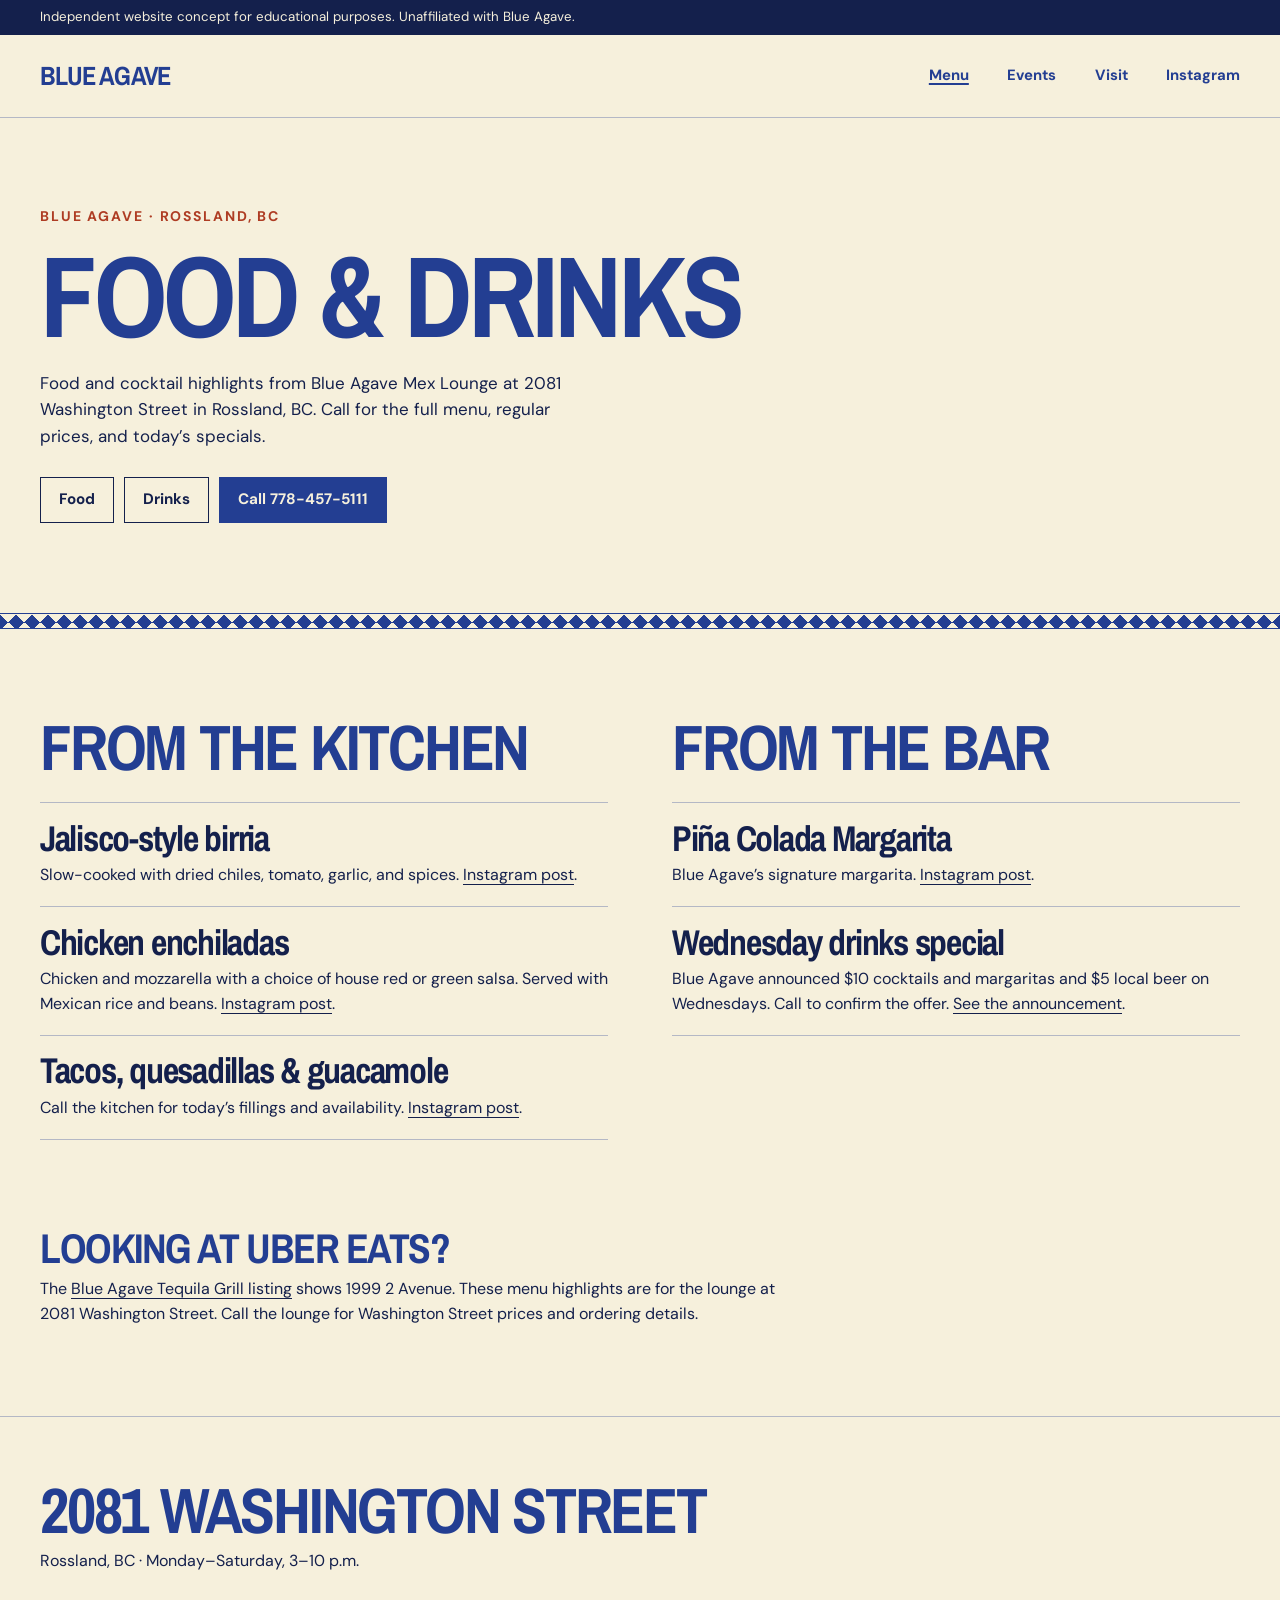
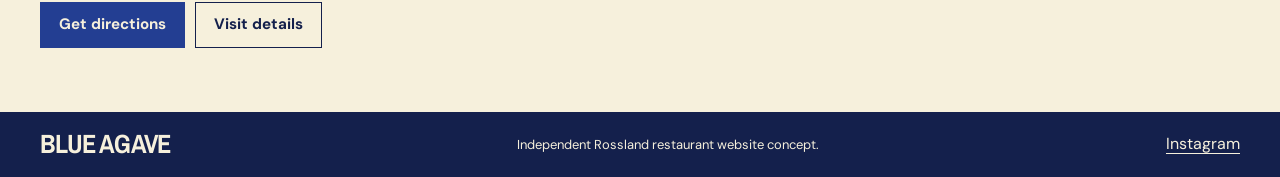
==== menu/index.html @ 2ccdb198 "Publish independent Blue Agave Rossland site" ====
<!doctype html>
<html lang="en-CA">
<head>
  <meta charset="utf-8">
  <meta name="viewport" content="width=device-width, initial-scale=1">
  <meta name="description" content="Explore Mexican food and cocktails at Blue Agave in Rossland, BC, including Jalisco-style birria, chicken enchiladas, and a Piña Colada Margarita.">
  <meta name="theme-color" content="#f6f0dc">
  <meta property="og:type" content="website">
  <meta property="og:site_name" content="Blue Agave Mex Lounge &amp; Cocktails">
  <meta property="og:title" content="Blue Agave Rossland Menu | Food &amp; Cocktail Highlights">
  <meta property="og:description" content="Explore food and drink highlights at Blue Agave Mex Lounge in Rossland, BC.">
  <title>Blue Agave Rossland Menu | Food &amp; Cocktail Highlights</title>
  <link rel="preconnect" href="https://fonts.googleapis.com">
  <link rel="preconnect" href="https://fonts.gstatic.com" crossorigin>
  <link href="https://fonts.googleapis.com/css2?family=Archivo+Narrow:wght@700&family=DM+Sans:wght@400;600;700&display=swap" rel="stylesheet">
  <link rel="stylesheet" href="../style.css">
  <link rel="canonical" href="https://xsploit.github.io/blue-agave-rossland/menu/">
  <meta property="og:url" content="https://xsploit.github.io/blue-agave-rossland/menu/">
  <meta property="og:image" content="https://xsploit.github.io/blue-agave-rossland/assets/lounge-pool.webp">
  <meta property="og:image:alt" content="Pool table at Blue Agave Mex Lounge">
  <meta name="twitter:card" content="summary_large_image">
  <script type="application/ld+json">
{
  "@context": "https://schema.org",
  "@graph": [
    {
      "@type": "WebSite",
      "@id": "https://xsploit.github.io/blue-agave-rossland/#website",
      "url": "https://xsploit.github.io/blue-agave-rossland/",
      "name": "Blue Agave Rossland | Independent Guide",
      "inLanguage": "en-CA"
    },
    {
      "@type": "WebPage",
      "@id": "https://xsploit.github.io/blue-agave-rossland/menu/#webpage",
      "url": "https://xsploit.github.io/blue-agave-rossland/menu/",
      "name": "Blue Agave Rossland Menu | Food & Cocktail Highlights",
      "isPartOf": {
        "@id": "https://xsploit.github.io/blue-agave-rossland/#website"
      },
      "inLanguage": "en-CA",
      "about": {
        "@type": "Restaurant",
        "@id": "https://www.google.com/maps?cid=7640500995493274756#restaurant",
        "name": "Blue Agave Mex Lounge & Cocktails",
        "hasMap": "https://www.google.com/maps?cid=7640500995493274756"
      }
    }
  ]
}
  </script>
</head>
<body>
  <a class="skip" href="#main">Skip to main content</a>
  <p class="concept-note"><span class="wrap">Independent website concept for educational purposes. Unaffiliated with Blue Agave.</span></p>
  <header>
    <div class="wrap top">
      <a class="mark" href="../" aria-label="Blue Agave home">Blue Agave</a>
      <nav aria-label="Main navigation">
        <a href="./" aria-current="page">Menu</a>
        <a href="../#events">Events</a>
        <a href="../#visit">Visit</a>
        <a class="social-nav" href="https://www.instagram.com/blueagave_mexlounge/">Instagram</a>
      </nav>
    </div>
  </header>

  <main id="main">
    <section class="wrap menu-intro" aria-labelledby="menu-title">
      <p class="label">Blue Agave · Rossland, BC</p>
      <h1 id="menu-title">Food &amp; drinks</h1>
      <p>Food and cocktail highlights from Blue Agave Mex Lounge at 2081 Washington Street in Rossland, BC. Call for the full menu, regular prices, and today’s specials.</p>
      <div class="actions">
        <a class="button outline" href="#food">Food</a>
        <a class="button outline" href="#drinks">Drinks</a>
        <a class="button" href="tel:+17784575111">Call 778-457-5111</a>
      </div>
    </section>

    <div class="tile" aria-hidden="true"></div>

    <div class="wrap menu-content">
      <section class="menu-section" id="food" aria-labelledby="food-title">
        <h2 id="food-title">From the kitchen</h2>
        <div class="menu-list">
          <article class="menu-detail">
            <h3>Jalisco-style birria</h3>
            <p>Slow-cooked with dried chiles, tomato, garlic, and spices. <a href="https://www.instagram.com/blueagave_mexlounge/reel/DeSUfLkyuOT/">Instagram post</a>.</p>
          </article>
          <article class="menu-detail">
            <h3>Chicken enchiladas</h3>
            <p>Chicken and mozzarella with a choice of house red or green salsa. Served with Mexican rice and beans. <a href="https://www.instagram.com/blueagave_mexlounge/p/DemjTHhg1Za/">Instagram post</a>.</p>
          </article>
          <article class="menu-detail">
            <h3>Tacos, quesadillas &amp; guacamole</h3>
            <p>Call the kitchen for today’s fillings and availability. <a href="https://www.instagram.com/blueagave_mexlounge/p/DeivigbgzY_/">Instagram post</a>.</p>
          </article>
        </div>
      </section>

      <section class="menu-section" id="drinks" aria-labelledby="drinks-title">
        <h2 id="drinks-title">From the bar</h2>
        <div class="menu-list">
          <article class="menu-detail">
            <h3>Piña Colada Margarita</h3>
            <p>Blue Agave’s signature margarita. <a href="https://www.instagram.com/blueagave_mexlounge/reel/Df07MLkArcn/">Instagram post</a>.</p>
          </article>
          <article class="menu-detail">
            <h3>Wednesday drinks special</h3>
            <p>Blue Agave announced $10 cocktails and margaritas and $5 local beer on Wednesdays. Call to confirm the offer. <a href="https://www.instagram.com/blueagave_mexlounge/reel/Df07MLkArcn/">See the announcement</a>.</p>
          </article>
        </div>
      </section>
    </div>

    <section class="wrap menu-listing" aria-labelledby="listing-title">
      <h2 id="listing-title">Looking at Uber Eats?</h2>
      <p>The <a href="https://www.ubereats.com/ca/store/blue-agave-tequila-grill/0rQOXJSQW9iFT_zVoxbObA">Blue Agave Tequila Grill listing</a> shows 1999 2 Avenue. These menu highlights are for the lounge at 2081 Washington Street. Call the lounge for Washington Street prices and ordering details.</p>
    </section>

    <section class="menu-visit" aria-labelledby="menu-visit-title">
      <div class="wrap">
        <h2 id="menu-visit-title">2081 Washington Street</h2>
        <p>Rossland, BC · Monday–Saturday, 3–10 p.m.</p>
        <div class="actions">
          <a class="button" href="https://www.google.com/maps/dir/?api=1&amp;destination=49.0778972%2C-117.8005573">Get directions</a>
          <a class="button outline" href="../#visit">Visit details</a>
        </div>
      </div>
    </section>
  </main>

  <footer>
    <div class="wrap">
      <a class="mark" href="../">Blue Agave</a>
      <small>Independent Rossland restaurant website concept.</small>
      <a href="https://www.instagram.com/blueagave_mexlounge/">Instagram</a>
    </div>
  </footer>
</body>
</html>
---- style.css ----
:root {
  --paper: #f6f0dc;
  --blue: #233e92;
  --deep: #14204c;
  --orange: #ae3c23;
  --line: #233e9250;
  --page: min(100% - 5rem, 82rem);
  --display: 'Archivo Narrow', 'Arial Narrow', Impact, sans-serif;
  --body: 'DM Sans', Arial, sans-serif;
}
* { box-sizing: border-box; }
html { scroll-behavior: smooth; }
body { margin: 0; color: var(--deep); background: var(--paper); font: 1rem/1.55 var(--body); }
img { display: block; width: 100%; object-fit: cover; }
a { color: inherit; text-underline-offset: .22em; }
a:hover { text-decoration-thickness: .14em; }
a:focus-visible, summary:focus-visible { outline: 3px solid currentColor; outline-offset: 5px; }
h1,h2,h3,p,figure { margin: 0; }
h1,h2,h3 { font-family: var(--display); line-height: .91; letter-spacing: -.035em; }
h2 { font-size: clamp(3.3rem, 7vw, 7rem); text-transform: uppercase; }
h3 { font-size: clamp(1.7rem, 2.8vw, 2.8rem); }
.wrap { width: var(--page); margin-inline: auto; }
.skip { position: fixed; left: 1rem; top: .5rem; transform: translateY(-200%); z-index: 4; background: var(--paper); padding: .6rem 1rem; }
.skip:focus { transform: none; }
header { border-bottom: 1px solid var(--line); color: var(--blue); }
.top { min-height: 5.1rem; display: flex; align-items: center; justify-content: space-between; gap: 1.25rem; }
.mark { font: 700 1.65rem/.85 var(--display); letter-spacing: -.035em; text-decoration: none; text-transform: uppercase; }
nav { display: flex; align-items: center; gap: clamp(.9rem, 3vw, 2.8rem); }
nav a { font-size: .93rem; font-weight: 700; text-decoration: none; }
nav a:hover { text-decoration: underline; }
nav a[aria-current="page"] { text-decoration: underline; text-decoration-thickness: 2px; }
.button { display: inline-flex; align-items: center; justify-content: center; min-height: 2.9rem; padding: .65rem 1.12rem; background: var(--blue); color: var(--paper); border: 1px solid var(--blue); font-size: .95rem; font-weight: 700; text-decoration: none; }
.button:hover { background: var(--deep); border-color: var(--deep); }
.button.outline { border-color: currentColor; background: transparent; color: inherit; }
.button.outline:hover { text-decoration: underline; }
.hero { color: var(--blue); display: grid; grid-template-columns: 1fr 1fr; gap: clamp(2rem, 5vw, 6rem); align-items: center; padding-block: clamp(2.5rem, 7vw, 5.7rem); }
.label { letter-spacing: .135em; font-size: .875rem; font-weight: 700; line-height: 1.35; text-transform: uppercase; }
.hero h1 { font-size: clamp(5.8rem, 12.25vw, 12.7rem); line-height: .73; font-weight: 700; text-transform: uppercase; margin: .19em 0 .20em; }
.hero h1 span { display: block; }
.hero .subtitle { color: var(--deep); font-size: clamp(1.18rem, 2.25vw, 1.8rem); line-height: 1.2; font-weight: 700; letter-spacing: -.04em; }
.actions { display: flex; align-items: center; flex-wrap: wrap; gap: .65rem; margin-top: 1.75rem; }
.hero figure { background: var(--blue); padding: .7rem; }
.hero figure img { height: clamp(19rem, 36vw, 34rem); object-position: center 66%; }
figcaption { padding: .35rem .1rem .06rem; font-size: .81rem; }
.hero figcaption { color: var(--paper); }
.tile { height: 1rem; border-block: 1px solid var(--blue); background: conic-gradient(from 45deg, var(--blue) 0 25%, var(--paper) 0 50%, var(--blue) 0 75%, var(--paper) 0) 0 0 / 1rem 1rem; }
section[id] { scroll-margin-top: 1rem; }
.quick-visit { display: grid; grid-template-columns: repeat(3, 1fr); border-bottom: 1px solid var(--line); }
.quick-visit a { display: grid; gap: .35rem; padding: 1.05rem 1.35rem; color: var(--blue); text-decoration: none; }
.quick-visit a:first-child { padding-left: 0; }
.quick-visit a + a { border-left: 1px solid var(--line); }
.quick-visit a:hover strong { text-decoration: underline; }
.menu { padding-block: clamp(3.4rem, 8vw, 7.5rem); }
.menu > .wrap { display: grid; grid-template-columns: .84fr 1.16fr; gap: clamp(1.75rem, 5vw, 6rem); align-items: start; }
.menu h2, .visit h2 { color: var(--blue); }
.menu .label, .visit .label { color: var(--orange); margin-bottom: 1rem; }
.menu-copy { max-width: 36rem; margin-top: 1.2rem; font-size: 1.06rem; }
.menu-detail { border-top: 1px solid var(--line); padding: 1.15rem 0; }
.menu-detail:last-child { border-bottom: 1px solid var(--line); }
.menu-detail p { margin-top: .55rem; }
.menu-intro { padding-block: clamp(2.75rem, 7vw, 5.75rem); }
.menu-intro h1 { color: var(--blue); font-size: clamp(3.8rem, 9vw, 8rem); text-transform: uppercase; margin-block: .16em .18em; }
.menu-intro > p:not(.label) { max-width: 34rem; font-size: 1.06rem; }
.menu-intro .label { color: var(--orange); }
.menu-content {
  display: grid;
  grid-template-columns: repeat(2, minmax(0, 1fr));
  gap: clamp(2rem, 5vw, 5rem);
  padding-block: clamp(2.75rem, 7vw, 5.6rem);
}
.menu-section h2, .menu-visit h2 { color: var(--blue); font-size: clamp(2.6rem, 5vw, 4.8rem); }
.menu-visit { border-top: 1px solid var(--line); padding-block: clamp(2.2rem, 5vw, 4.5rem); }
.menu-visit p { margin-top: .6rem; }
.nights { background: var(--blue); color: var(--paper); padding-block: clamp(3.4rem, 8vw, 7rem); }
.nights h2 { margin-bottom: 1.8rem; }
.events { display: grid; grid-template-columns: repeat(2, minmax(0,1fr)); gap: clamp(1.4rem, 4vw, 4rem); }
.event { border-top: 1px solid #f6f0dc90; padding-top: 1.25rem; }
.event img { aspect-ratio: 1.95; object-position: center; margin-bottom: 1rem; }
.event h3 { margin-block: .45rem .55rem; }
.event a { display: inline-flex; align-items: center; min-height: 2.75rem; font-weight: 700; }
.visit { padding-block: clamp(3.4rem, 8vw, 7rem); }
.visit .wrap { display: grid; grid-template-columns: 1fr 1fr; gap: 2rem; border-top: 1px solid var(--line); padding-top: clamp(2.2rem, 5vw, 4rem); }
.visit address { font-size: clamp(1.2rem, 2.4vw, 1.65rem); font-style: normal; font-weight: 700; line-height: 1.24; margin-bottom: 1rem; }
.hours { display: grid; grid-template-columns: auto 1fr; column-gap: 1.4rem; margin: 0 0 1.1rem; }
.hours dd { margin: 0; }
.sources { font-size: .83rem; margin-top: .85rem; }
footer { color: var(--paper); background: var(--deep); padding-block: 1.25rem; }
footer .wrap { display: flex; justify-content: space-between; align-items: center; gap: 1rem; }
footer small { font-size: .81rem; }
@media (max-width: 760px) {
  :root { --page: calc(100% - 2.5rem); }
  .hero, .menu > .wrap, .visit .wrap { grid-template-columns: 1fr; }
  .menu-content { grid-template-columns: 1fr; }
  .hero { gap: 1.6rem; }
  .hero h1 { font-size: clamp(5.85rem, 20vw, 10rem); }
  .hero figure img { height: clamp(17rem, 67vw, 29rem); }
  .top { min-height: 4rem; }
  .mark { font-size: 1.32rem; }
}
@media (max-width: 510px) {
  .events { grid-template-columns: 1fr; gap: 2.2rem; }
  .social-nav { display: none; }
  .quick-visit { grid-template-columns: 1fr; }
  .quick-visit a { display: flex; flex-wrap: wrap; align-items: baseline; justify-content: space-between; padding: .7rem 0; }
  .quick-visit a + a { border-left: 0; border-top: 1px solid var(--line); }
  footer .wrap { align-items: start; flex-direction: column; }
}
@media (prefers-reduced-motion: reduce) {
  html { scroll-behavior: auto; }
}

.food { max-width: 32rem; justify-self: end; width: 100%; }
.food img { height: clamp(23rem, 42vw, 34rem); object-position: center 28%; }
.food figcaption { color: var(--deep); }
.menu-list { margin-top: 1.6rem; }
.visit-photo { margin-top: 1.6rem; max-width: 29rem; }
.visit-photo img { aspect-ratio: 1.5; height: auto; object-position: center 42%; }
.event:last-child img { object-position: center 40%; }
@media (max-width: 760px) {
  .food { justify-self: start; }
}

.concept-note {
  background: var(--deep);
  color: var(--paper);
  padding-block: .45rem;
  font-size: .83rem;
}
.concept-note .wrap { display: block; }
.menu-listing { padding-bottom: clamp(2.75rem, 7vw, 5.6rem); }
.menu-listing h2 { color: var(--blue); font-size: clamp(1.7rem, 4vw, 2.6rem); }
.menu-listing p { max-width: 47rem; margin-top: .6rem; }
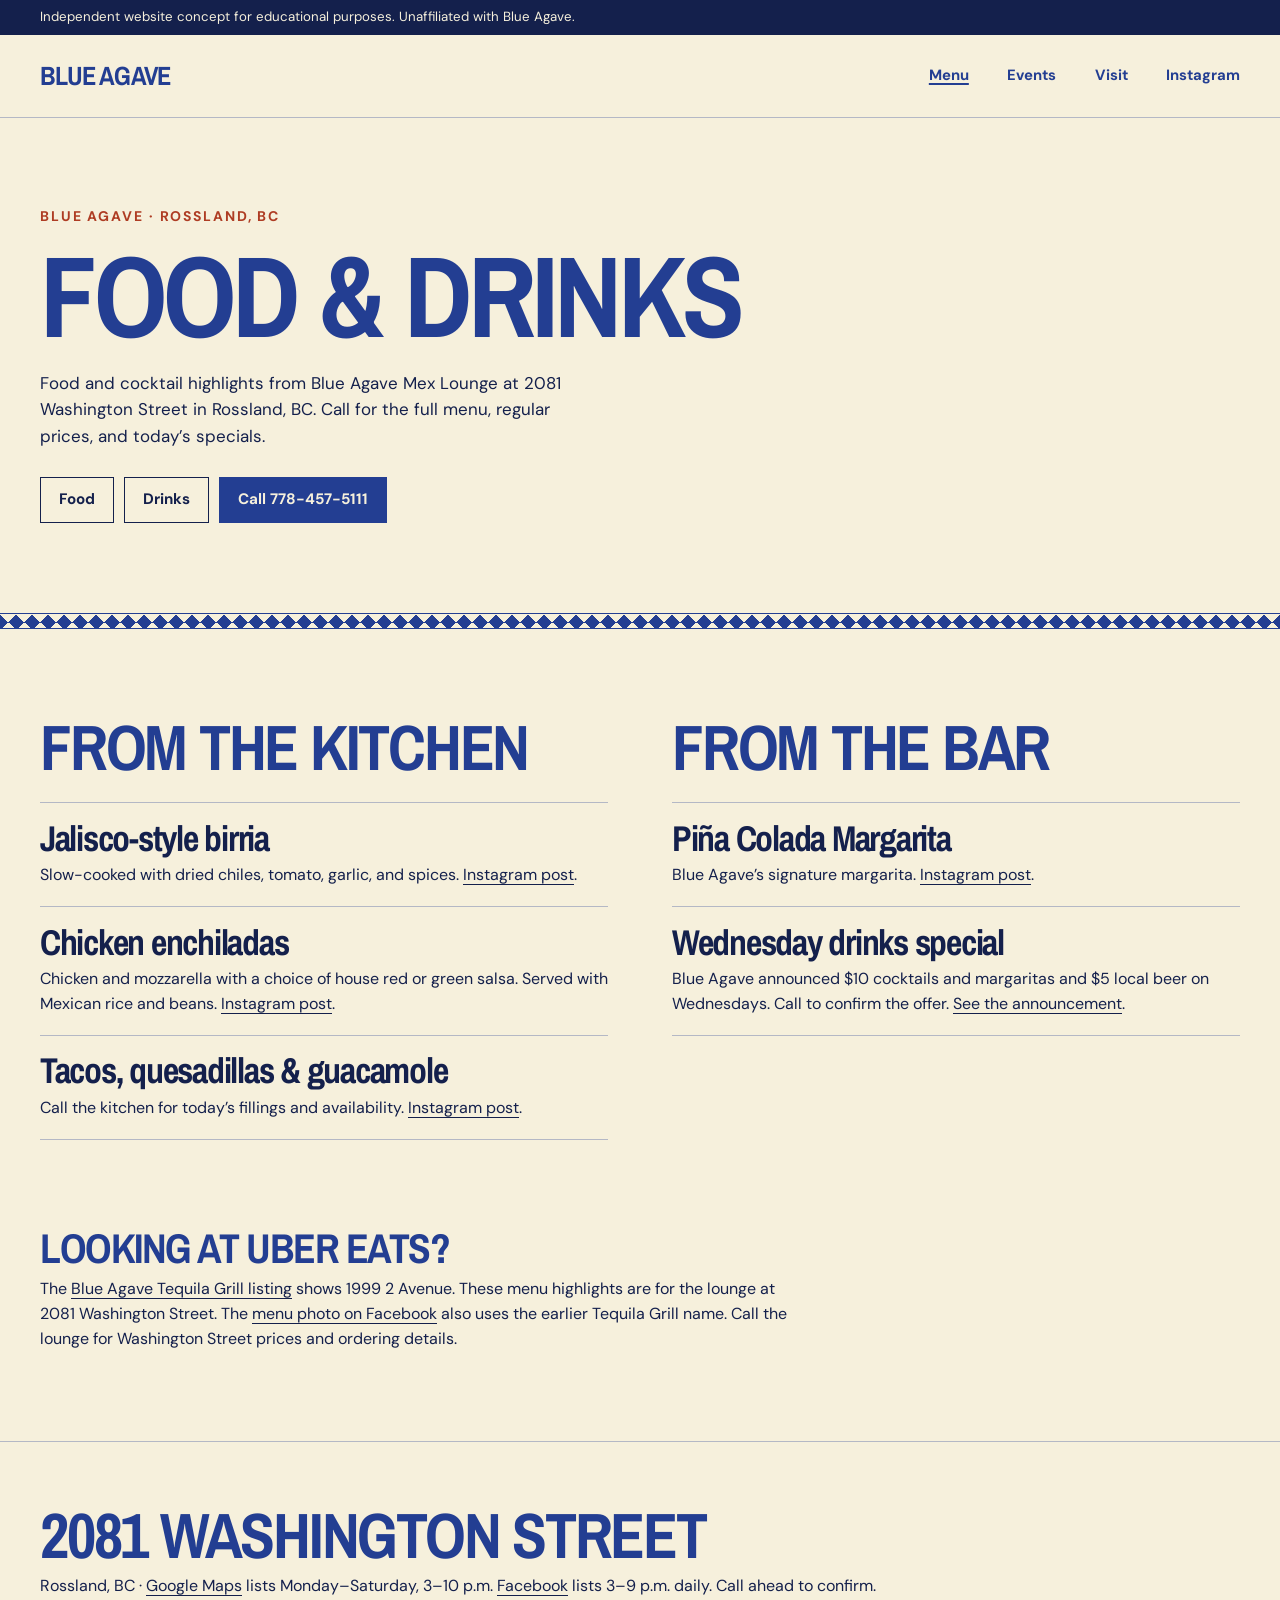
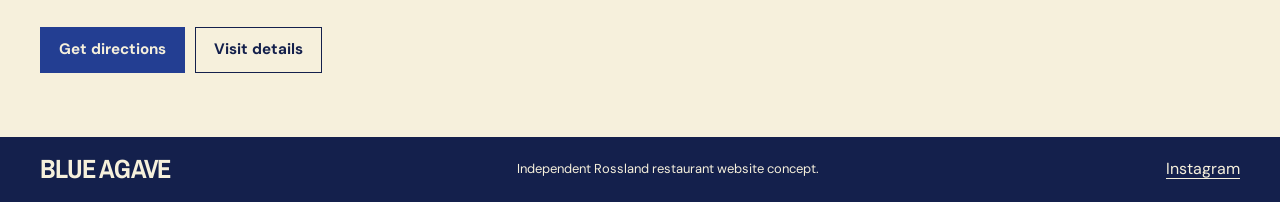
==== commit 9080d03b: "Add Facebook event and clarify conflicting lounge hours" ====
--- a/menu/index.html
+++ b/menu/index.html
@@ -115,13 +115,13 @@
 
     <section class="wrap menu-listing" aria-labelledby="listing-title">
       <h2 id="listing-title">Looking at Uber Eats?</h2>
-      <p>The <a href="https://www.ubereats.com/ca/store/blue-agave-tequila-grill/0rQOXJSQW9iFT_zVoxbObA">Blue Agave Tequila Grill listing</a> shows 1999 2 Avenue. These menu highlights are for the lounge at 2081 Washington Street. Call the lounge for Washington Street prices and ordering details.</p>
+      <p>The <a href="https://www.ubereats.com/ca/store/blue-agave-tequila-grill/0rQOXJSQW9iFT_zVoxbObA">Blue Agave Tequila Grill listing</a> shows 1999 2 Avenue. These menu highlights are for the lounge at 2081 Washington Street. The <a href="https://www.facebook.com/photo/?fbid=239083528876320&amp;set=pcb.239083692209637">menu photo on Facebook</a> also uses the earlier Tequila Grill name. Call the lounge for Washington Street prices and ordering details.</p>
     </section>
 
     <section class="menu-visit" aria-labelledby="menu-visit-title">
       <div class="wrap">
         <h2 id="menu-visit-title">2081 Washington Street</h2>
-        <p>Rossland, BC · Monday–Saturday, 3–10 p.m.</p>
+        <p>Rossland, BC · <a href="https://www.google.com/maps?cid=7640500995493274756">Google Maps</a> lists Monday–Saturday, 3–10 p.m. <a href="https://www.facebook.com/profile.php?id=100083240226908">Facebook</a> lists 3–9 p.m. daily. Call ahead to confirm.</p>
         <div class="actions">
           <a class="button" href="https://www.google.com/maps/dir/?api=1&amp;destination=49.0778972%2C-117.8005573">Get directions</a>
           <a class="button outline" href="../#visit">Visit details</a>
--- a/style.css
+++ b/style.css
@@ -130,3 +130,4 @@
 .menu-listing { padding-bottom: clamp(2.75rem, 7vw, 5.6rem); }
 .menu-listing h2 { color: var(--blue); font-size: clamp(1.7rem, 4vw, 2.6rem); }
 .menu-listing p { max-width: 47rem; margin-top: .6rem; }
+.event-feature { margin-bottom: 1.6rem; }
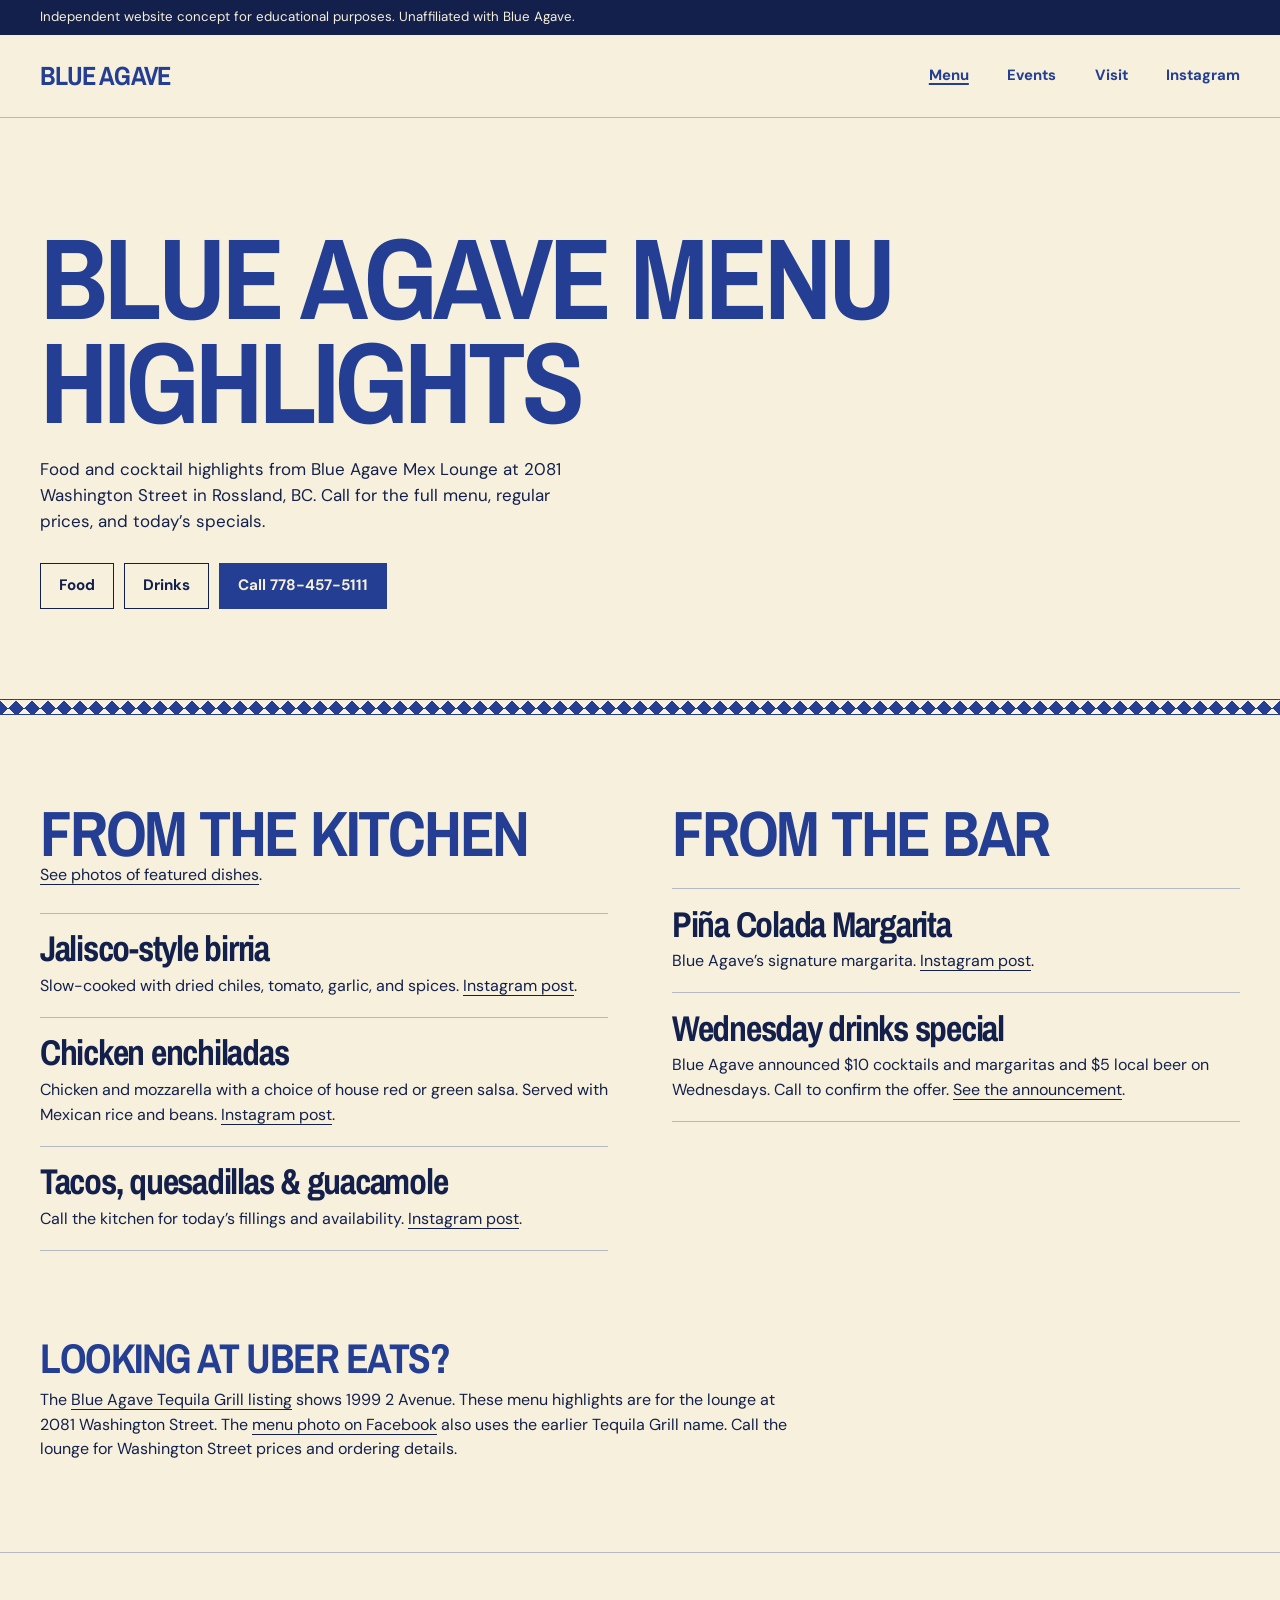
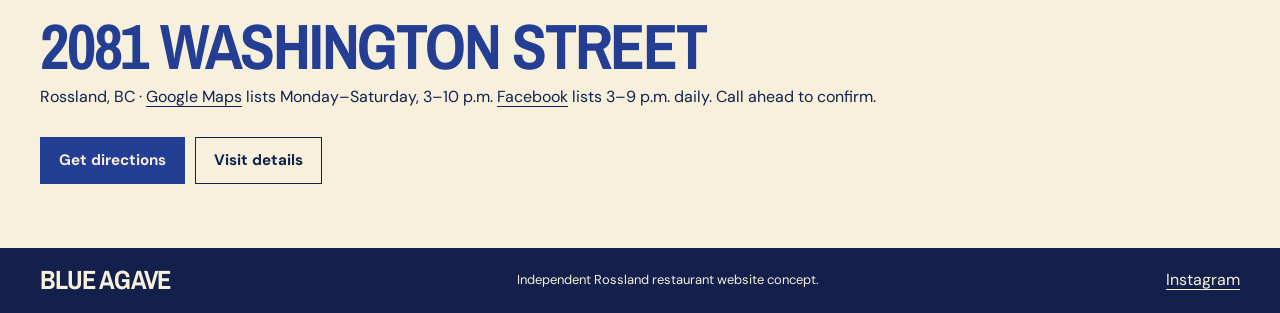
==== commit 8a9314ce: "Improve search discovery and homepage image performance" ====
--- a/menu/index.html
+++ b/menu/index.html
@@ -4,6 +4,7 @@
   <meta charset="utf-8">
   <meta name="viewport" content="width=device-width, initial-scale=1">
   <meta name="description" content="Explore Mexican food and cocktails at Blue Agave in Rossland, BC, including Jalisco-style birria, chicken enchiladas, and a Piña Colada Margarita.">
+  <meta name="robots" content="max-image-preview:large">
   <meta name="theme-color" content="#f6f0dc">
   <meta property="og:type" content="website">
   <meta property="og:site_name" content="Blue Agave Mex Lounge &amp; Cocktails">
@@ -16,8 +17,8 @@
   <link rel="stylesheet" href="../style.css">
   <link rel="canonical" href="https://xsploit.github.io/blue-agave-rossland/menu/">
   <meta property="og:url" content="https://xsploit.github.io/blue-agave-rossland/menu/">
-  <meta property="og:image" content="https://xsploit.github.io/blue-agave-rossland/assets/lounge-pool.webp">
-  <meta property="og:image:alt" content="Pool table at Blue Agave Mex Lounge">
+  <meta property="og:image" content="https://xsploit.github.io/blue-agave-rossland/assets/food-tacos.webp">
+  <meta property="og:image:alt" content="Blue Agave tacos, quesadillas, guacamole and enchiladas">
   <meta name="twitter:card" content="summary_large_image">
   <script type="application/ld+json">
 {
@@ -67,8 +68,7 @@
 
   <main id="main">
     <section class="wrap menu-intro" aria-labelledby="menu-title">
-      <p class="label">Blue Agave · Rossland, BC</p>
-      <h1 id="menu-title">Food &amp; drinks</h1>
+      <h1 id="menu-title">Blue Agave menu highlights</h1>
       <p>Food and cocktail highlights from Blue Agave Mex Lounge at 2081 Washington Street in Rossland, BC. Call for the full menu, regular prices, and today’s specials.</p>
       <div class="actions">
         <a class="button outline" href="#food">Food</a>
@@ -82,6 +82,7 @@
     <div class="wrap menu-content">
       <section class="menu-section" id="food" aria-labelledby="food-title">
         <h2 id="food-title">From the kitchen</h2>
+        <p><a href="../#menu">See photos of featured dishes</a>.</p>
         <div class="menu-list">
           <article class="menu-detail">
             <h3>Jalisco-style birria</h3>
--- a/style.css
+++ b/style.css
@@ -89,10 +89,10 @@
 footer small { font-size: .81rem; }
 @media (max-width: 760px) {
   :root { --page: calc(100% - 2.5rem); }
-  .hero, .menu > .wrap, .visit .wrap { grid-template-columns: 1fr; }
+  .hero, .menu > .wrap, .visit .wrap { grid-template-columns: minmax(0, 1fr); }
   .menu-content { grid-template-columns: 1fr; }
   .hero { gap: 1.6rem; }
-  .hero h1 { font-size: clamp(5.85rem, 20vw, 10rem); }
+  .hero h1 { font-size: clamp(4.9rem, 23vw, 10rem); }
   .hero figure img { height: clamp(17rem, 67vw, 29rem); }
   .top { min-height: 4rem; }
   .mark { font-size: 1.32rem; }
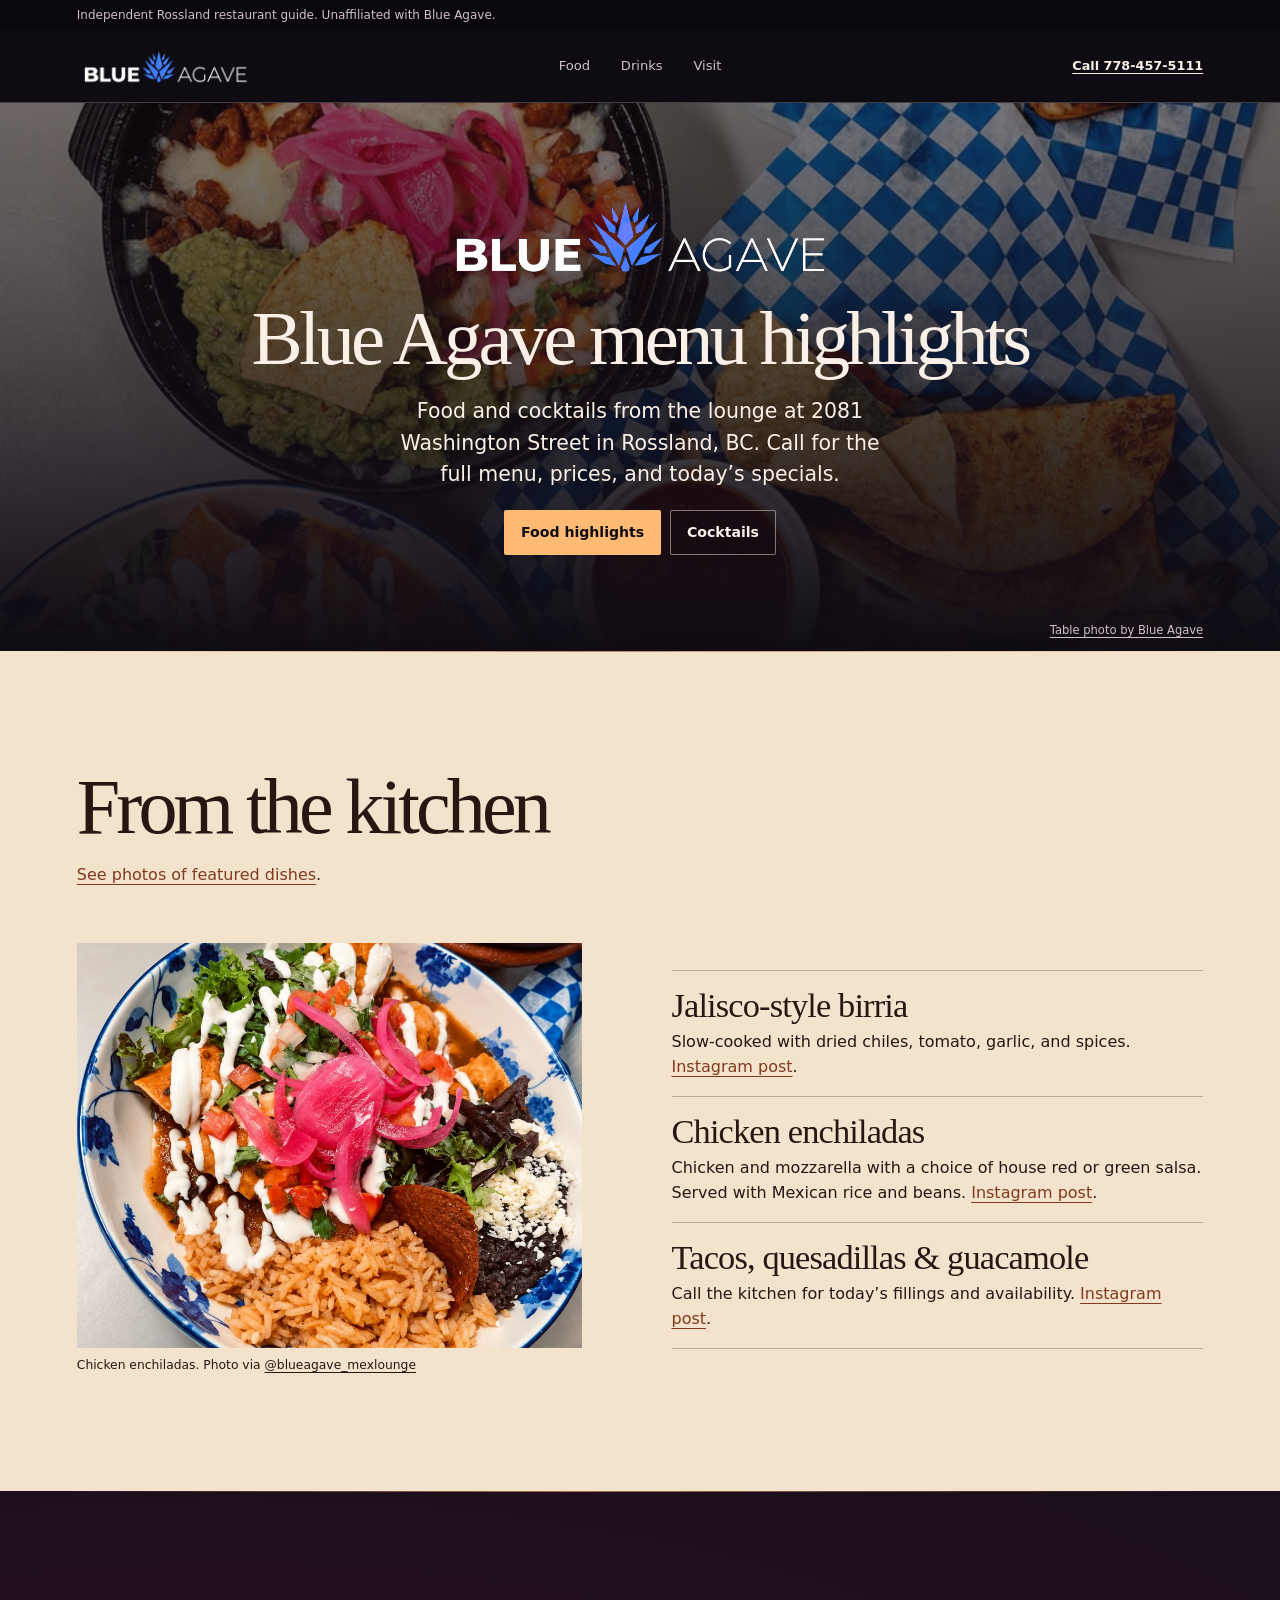
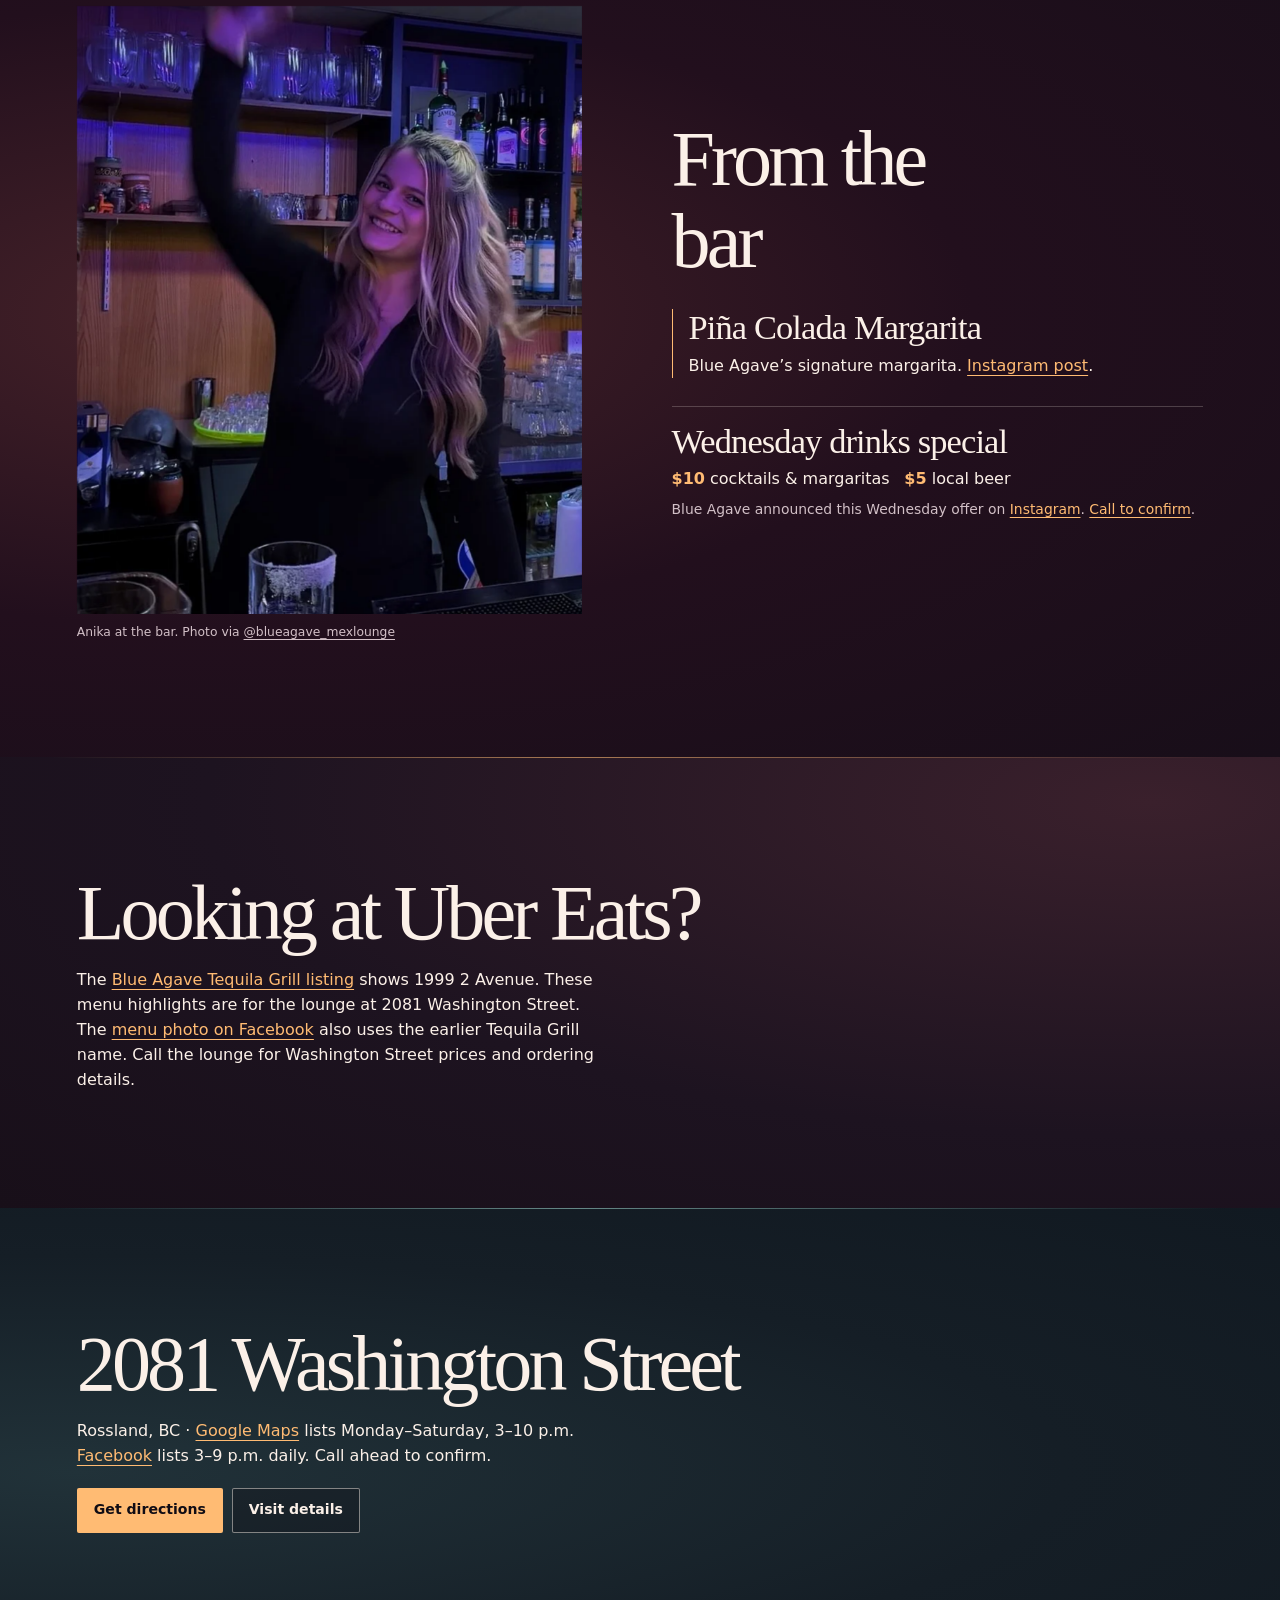
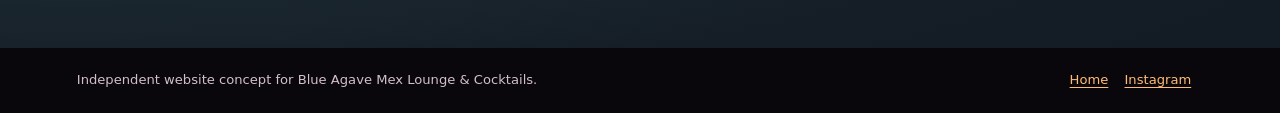
==== commit 9a48b46b: "Match the menu page to the After Dark design" ====
--- a/menu/index.html
+++ b/menu/index.html
@@ -5,16 +5,14 @@
   <meta name="viewport" content="width=device-width, initial-scale=1">
   <meta name="description" content="Explore Mexican food and cocktails at Blue Agave in Rossland, BC, including Jalisco-style birria, chicken enchiladas, and a Piña Colada Margarita.">
   <meta name="robots" content="max-image-preview:large">
-  <meta name="theme-color" content="#f6f0dc">
+  <meta name="theme-color" content="#100c14">
   <meta property="og:type" content="website">
   <meta property="og:site_name" content="Blue Agave Mex Lounge &amp; Cocktails">
   <meta property="og:title" content="Blue Agave Rossland Menu | Food &amp; Cocktail Highlights">
   <meta property="og:description" content="Explore food and drink highlights at Blue Agave Mex Lounge in Rossland, BC.">
   <title>Blue Agave Rossland Menu | Food &amp; Cocktail Highlights</title>
-  <link rel="preconnect" href="https://fonts.googleapis.com">
-  <link rel="preconnect" href="https://fonts.gstatic.com" crossorigin>
-  <link href="https://fonts.googleapis.com/css2?family=Archivo+Narrow:wght@700&family=DM+Sans:wght@400;600;700&display=swap" rel="stylesheet">
-  <link rel="stylesheet" href="../style.css">
+  <link rel="stylesheet" href="../after-dark.css">
+  <script src="../motion.js" defer></script>
   <link rel="canonical" href="https://xsploit.github.io/blue-agave-rossland/menu/">
   <meta property="og:url" content="https://xsploit.github.io/blue-agave-rossland/menu/">
   <meta property="og:image" content="https://xsploit.github.io/blue-agave-rossland/assets/food-tacos.webp">
@@ -53,90 +51,110 @@
 </head>
 <body>
   <a class="skip" href="#main">Skip to main content</a>
-  <p class="concept-note"><span class="wrap">Independent website concept for educational purposes. Unaffiliated with Blue Agave.</span></p>
-  <header>
-    <div class="wrap top">
-      <a class="mark" href="../" aria-label="Blue Agave home">Blue Agave</a>
-      <nav aria-label="Main navigation">
-        <a href="./" aria-current="page">Menu</a>
-        <a href="../#events">Events</a>
-        <a href="../#visit">Visit</a>
-        <a class="social-nav" href="https://www.instagram.com/blueagave_mexlounge/">Instagram</a>
-      </nav>
-    </div>
+  <p class="concept-bar">Independent Rossland restaurant guide. Unaffiliated with Blue Agave.</p>
+  <header class="top">
+    <a class="wordmark" href="../" aria-label="Blue Agave home">
+      <img src="../assets/blue-agave-wordmark-dark.webp" alt="" width="1440" height="480">
+    </a>
+    <nav aria-label="Menu sections">
+      <ul>
+        <li><a href="#food">Food</a></li>
+        <li><a href="#drinks">Drinks</a></li>
+        <li><a href="#visit">Visit</a></li>
+      </ul>
+    </nav>
+    <a class="top-call" href="tel:+17784575111">Call 778-457-5111</a>
   </header>
 
-  <main id="main">
-    <section class="wrap menu-intro" aria-labelledby="menu-title">
-      <h1 id="menu-title">Blue Agave menu highlights</h1>
-      <p>Food and cocktail highlights from Blue Agave Mex Lounge at 2081 Washington Street in Rossland, BC. Call for the full menu, regular prices, and today’s specials.</p>
-      <div class="actions">
-        <a class="button outline" href="#food">Food</a>
-        <a class="button outline" href="#drinks">Drinks</a>
-        <a class="button" href="tel:+17784575111">Call 778-457-5111</a>
+  <main id="main" tabindex="-1">
+    <section class="hero menu-hero" aria-labelledby="menu-title">
+      <img class="hero-img" src="../assets/food-tacos.webp" width="960" height="960"
+           alt="Tacos, quesadillas, guacamole and enchiladas on Blue Agave’s table." fetchpriority="high">
+      <div class="hero-shade" aria-hidden="true"></div>
+      <div class="hero-copy">
+        <div class="hero-logo" aria-hidden="true">
+          <img src="../assets/blue-agave-wordmark-dark.webp" alt="" width="1440" height="480">
+        </div>
+        <h1 class="menu-title" id="menu-title">Blue Agave menu highlights</h1>
+        <p class="lede">Food and cocktails from the lounge at 2081 Washington Street in Rossland, BC. Call for the full menu, prices, and today’s specials.</p>
+        <div class="cta">
+          <a class="btn btn-warm" href="#food">Food highlights</a>
+          <a class="btn btn-line" href="#drinks">Cocktails</a>
+        </div>
       </div>
+      <p class="credit hero-credit"><a href="https://www.instagram.com/blueagave_mexlounge/p/DeivigbgzY_/">Table photo by Blue Agave</a></p>
     </section>
 
-    <div class="tile" aria-hidden="true"></div>
-
-    <div class="wrap menu-content">
-      <section class="menu-section" id="food" aria-labelledby="food-title">
+    <section class="chapter kitchen" id="food" aria-labelledby="food-title">
+      <header class="section-head">
         <h2 id="food-title">From the kitchen</h2>
         <p><a href="../#menu">See photos of featured dishes</a>.</p>
-        <div class="menu-list">
-          <article class="menu-detail">
+      </header>
+      <div class="menu-grid">
+        <figure class="menu-food-photo">
+          <img src="../assets/food-enchiladas.webp" alt="Chicken enchiladas in red salsa with rice and beans on a blue and white plate."
+               width="960" height="960" loading="lazy" decoding="async">
+          <figcaption>Chicken enchiladas. Photo via <a href="https://www.instagram.com/blueagave_mexlounge/p/DemjTHhg1Za/">@blueagave_mexlounge</a></figcaption>
+        </figure>
+        <div class="menu-items">
+          <article>
             <h3>Jalisco-style birria</h3>
             <p>Slow-cooked with dried chiles, tomato, garlic, and spices. <a href="https://www.instagram.com/blueagave_mexlounge/reel/DeSUfLkyuOT/">Instagram post</a>.</p>
           </article>
-          <article class="menu-detail">
+          <article>
             <h3>Chicken enchiladas</h3>
             <p>Chicken and mozzarella with a choice of house red or green salsa. Served with Mexican rice and beans. <a href="https://www.instagram.com/blueagave_mexlounge/p/DemjTHhg1Za/">Instagram post</a>.</p>
           </article>
-          <article class="menu-detail">
+          <article>
             <h3>Tacos, quesadillas &amp; guacamole</h3>
             <p>Call the kitchen for today’s fillings and availability. <a href="https://www.instagram.com/blueagave_mexlounge/p/DeivigbgzY_/">Instagram post</a>.</p>
           </article>
         </div>
-      </section>
-
-      <section class="menu-section" id="drinks" aria-labelledby="drinks-title">
-        <h2 id="drinks-title">From the bar</h2>
-        <div class="menu-list">
-          <article class="menu-detail">
-            <h3>Piña Colada Margarita</h3>
-            <p>Blue Agave’s signature margarita. <a href="https://www.instagram.com/blueagave_mexlounge/reel/Df07MLkArcn/">Instagram post</a>.</p>
-          </article>
-          <article class="menu-detail">
-            <h3>Wednesday drinks special</h3>
-            <p>Blue Agave announced $10 cocktails and margaritas and $5 local beer on Wednesdays. Call to confirm the offer. <a href="https://www.instagram.com/blueagave_mexlounge/reel/Df07MLkArcn/">See the announcement</a>.</p>
-          </article>
-        </div>
-      </section>
-    </div>
-
-    <section class="wrap menu-listing" aria-labelledby="listing-title">
-      <h2 id="listing-title">Looking at Uber Eats?</h2>
-      <p>The <a href="https://www.ubereats.com/ca/store/blue-agave-tequila-grill/0rQOXJSQW9iFT_zVoxbObA">Blue Agave Tequila Grill listing</a> shows 1999 2 Avenue. These menu highlights are for the lounge at 2081 Washington Street. The <a href="https://www.facebook.com/photo/?fbid=239083528876320&amp;set=pcb.239083692209637">menu photo on Facebook</a> also uses the earlier Tequila Grill name. Call the lounge for Washington Street prices and ordering details.</p>
+      </div>
     </section>
 
-    <section class="menu-visit" aria-labelledby="menu-visit-title">
-      <div class="wrap">
+    <section class="chapter bar" id="drinks" aria-labelledby="drinks-title">
+      <figure class="bar-photo">
+        <img src="../assets/anika-cocktails.webp" alt="Anika preparing cocktails behind the Blue Agave bar."
+             width="900" height="1200" loading="lazy" decoding="async">
+        <figcaption>Anika at the bar. Photo via <a href="https://www.instagram.com/blueagave_mexlounge/reel/Df07MLkArcn/">@blueagave_mexlounge</a></figcaption>
+      </figure>
+      <div class="bar-copy">
+        <h2 id="drinks-title">From the bar</h2>
+        <article class="pour">
+          <h3>Piña Colada Margarita</h3>
+          <p>Blue Agave’s signature margarita. <a href="https://www.instagram.com/blueagave_mexlounge/reel/Df07MLkArcn/">Instagram post</a>.</p>
+        </article>
+        <article class="wed">
+          <h3>Wednesday drinks special</h3>
+          <p class="wed-deal"><span>$10</span> cocktails &amp; margaritas <span>$5</span> local beer</p>
+          <p class="note">Blue Agave announced this Wednesday offer on <a href="https://www.instagram.com/blueagave_mexlounge/reel/Df07MLkArcn/">Instagram</a>. <a href="tel:+17784575111">Call to confirm</a>.</p>
+        </article>
+      </div>
+    </section>
+
+    <section class="chapter nights" aria-labelledby="listing-title">
+      <div class="section-head menu-section-copy">
+        <h2 id="listing-title">Looking at Uber Eats?</h2>
+        <p>The <a href="https://www.ubereats.com/ca/store/blue-agave-tequila-grill/0rQOXJSQW9iFT_zVoxbObA">Blue Agave Tequila Grill listing</a> shows 1999 2 Avenue. These menu highlights are for the lounge at 2081 Washington Street. The <a href="https://www.facebook.com/photo/?fbid=239083528876320&amp;set=pcb.239083692209637">menu photo on Facebook</a> also uses the earlier Tequila Grill name. Call the lounge for Washington Street prices and ordering details.</p>
+      </div>
+    </section>
+
+    <section class="chapter visit" id="visit" aria-labelledby="menu-visit-title">
+      <div class="section-head menu-section-copy">
         <h2 id="menu-visit-title">2081 Washington Street</h2>
         <p>Rossland, BC · <a href="https://www.google.com/maps?cid=7640500995493274756">Google Maps</a> lists Monday–Saturday, 3–10 p.m. <a href="https://www.facebook.com/profile.php?id=100083240226908">Facebook</a> lists 3–9 p.m. daily. Call ahead to confirm.</p>
-        <div class="actions">
-          <a class="button" href="https://www.google.com/maps/dir/?api=1&amp;destination=49.0778972%2C-117.8005573">Get directions</a>
-          <a class="button outline" href="../#visit">Visit details</a>
+        <div class="cta menu-visit-actions">
+          <a class="btn btn-warm" href="https://www.google.com/maps/dir/?api=1&amp;destination=49.0778972%2C-117.8005573">Get directions</a>
+          <a class="btn btn-line" href="../#visit">Visit details</a>
         </div>
       </div>
     </section>
   </main>
 
-  <footer>
-    <div class="wrap">
-      <a class="mark" href="../">Blue Agave</a>
-      <small>Independent Rossland restaurant website concept.</small>
-      <a href="https://www.instagram.com/blueagave_mexlounge/">Instagram</a>
-    </div>
+  <footer class="foot">
+    <p>Independent website concept for Blue Agave Mex Lounge &amp; Cocktails.</p>
+    <p><a href="../">Home</a> <a href="https://www.instagram.com/blueagave_mexlounge/">Instagram</a></p>
   </footer>
 </body>
 </html>
--- a/after-dark.css
+++ b/after-dark.css
@@ -0,0 +1,202 @@
+:root {
+  --ink: #100c14;
+  --text: #fbf0e8;
+  --muted: #d2c0c7;
+  --amber: #ffbb73;
+  --teal: #9cd0c9;
+  --line: #fbf0e837;
+  --display: "Iowan Old Style", "Palatino Linotype", Georgia, serif;
+  --pad: clamp(1rem, 6vw, 6.5rem);
+  --gutter: max(var(--pad), calc((100% - 80rem) / 2));
+  --nav-height: 4.5rem;
+  --ease: cubic-bezier(.2, .7, .2, 1);
+  color-scheme: dark;
+}
+
+*, *::before, *::after { box-sizing: border-box; }
+html { scroll-behavior: smooth; scroll-padding-top: var(--nav-height); }
+body { margin: 0; background: var(--ink); color: var(--text); font: 1rem/1.55 system-ui, sans-serif; }
+img { display: block; max-width: 100%; height: auto; }
+a { color: var(--amber); text-underline-offset: .22em; }
+a:hover { text-decoration-thickness: 2px; }
+:focus-visible { outline: 2px solid currentColor; outline-offset: 4px; }
+h1, h2, h3 { margin: 0; font-family: var(--display); font-weight: 400; line-height: 1.05; }
+h2 { font-size: clamp(2.7rem, 6.1vw, 5.75rem); letter-spacing: -.05em; }
+h3 { font-size: clamp(1.45rem, 3vw, 2.15rem); letter-spacing: -.025em; }
+p, figure, dl { margin: 0; }
+figure img { width: 100%; object-fit: cover; }
+figcaption { margin-top: .55rem; color: var(--muted); font-size: .77rem; }
+figcaption a { color: inherit; }
+address { font-style: normal; }
+.skip { position: fixed; z-index: 30; inset: .5rem auto auto .5rem; padding: .7rem 1rem; background: var(--text); color: var(--ink); transform: translateY(-150%); }
+.skip:focus { transform: none; }
+
+.concept-bar {
+  display: flex; justify-content: space-between; gap: 1rem;
+  padding: .38rem var(--gutter); background: #09070c; color: var(--muted); font-size: .75rem;
+}
+.concept-bar a { color: inherit; }
+.top {
+  position: sticky; top: 0; z-index: 10;
+  display: grid; grid-template-columns: 1fr auto 1fr; align-items: center; gap: 1rem;
+  min-height: 4.5rem; padding: .5rem var(--gutter);
+  background: #100c14ed; border-bottom: 1px solid var(--line); backdrop-filter: blur(13px);
+}
+.top::after {
+  content: ""; pointer-events: none; position: absolute; inset: auto 0 -1px; height: 2px;
+  background: linear-gradient(90deg, var(--teal), var(--amber));
+  transform: scaleX(var(--page-progress, 0)); transform-origin: left;
+}
+.wordmark { display: block; width: clamp(7.4rem, 18vw, 11rem); height: 2.4rem; }
+.wordmark img, .hero-logo { mix-blend-mode: lighten; }
+.wordmark img { width: 100%; height: 100%; object-fit: cover; object-position: 50% 44%; }
+.top ul { display: flex; gap: clamp(.8rem, 2.4vw, 2.3rem); list-style: none; margin: 0; padding: 0; }
+.top nav a { display: inline-flex; align-items: center; min-height: 2.75rem; color: var(--muted); text-decoration: none; font-size: .82rem; }
+.top nav a:hover, .top nav a[aria-current] { color: var(--amber); text-decoration: underline; }
+.top-call { justify-self: end; color: var(--text); font-size: .8rem; font-weight: 650; white-space: nowrap; }
+
+.hero {
+  position: relative; isolation: isolate; display: grid;
+  min-height: max(34rem, calc(100svh - var(--nav-height) - 1.9rem)); overflow: hidden;
+  background: var(--ink);
+}
+.hero-img, .hero-shade { position: absolute; inset: 0; width: 100%; height: 100%; }
+.hero-img { z-index: -2; object-fit: cover; object-position: 50% 46%; }
+.hero-shade {
+  z-index: -1;
+  background:
+    linear-gradient(180deg, #100c1412 15%, #100c1466 55%, #100c14 100%),
+    radial-gradient(ellipse at 50% 56%, #100c1477, transparent 68%);
+}
+.hero-copy {
+  display: grid; grid-template-rows: minmax(min-content, 1fr) auto minmax(min-content, 1fr);
+  align-items: start; justify-items: center; padding: 1.9rem var(--gutter); text-align: center;
+}
+.eyebrow, .kicker { margin-bottom: .9rem; color: var(--amber); font-size: .72rem; font-weight: 700; letter-spacing: .17em; text-transform: uppercase; }
+.hero-copy .eyebrow { align-self: end; }
+.hero-logo { display: block; width: min(100%, 43rem); aspect-ratio: 5 / 1; overflow: hidden; }
+.hero-logo img { width: 109%; max-width: none; height: 100%; margin-left: -4.6%; object-fit: cover; object-position: 50% 44%; }
+.hero-subtitle { margin-top: .28em; font: italic clamp(1.35rem, 3.25vw, 3rem)/1.05 var(--display); text-shadow: 0 3px 28px #100c1470; }
+.lede { max-width: 37ch; margin: 1rem auto 0; font-size: clamp(1.02rem, 1.65vw, 1.28rem); }
+.cta { display: flex; flex-wrap: wrap; justify-content: center; gap: .55rem; margin-top: 1.2rem; }
+.btn { display: inline-flex; align-items: center; justify-content: center; gap: .45rem; min-height: 2.8rem; padding: .5rem 1rem; border: 1px solid transparent; border-radius: 2px; text-decoration: none; font-size: .88rem; font-weight: 700; }
+.btn-warm { background: var(--amber); color: var(--ink); }
+.btn-warm:hover { background: #ffcf9e; }
+.btn-line { border-color: #fbf0e879; background: #100c144a; color: var(--text); }
+.btn-line:hover { background: var(--text); color: var(--ink); }
+.hero-addr { margin-top: .8rem; color: var(--muted); font-size: .82rem; }
+.hero-addr span { color: var(--amber); }
+.hero-credit { position: absolute; right: var(--gutter); bottom: .7rem; font-size: .72rem; }
+.hero-credit a { color: var(--muted); }
+
+.chapter { position: relative; padding: clamp(3.8rem, 9vw, 8rem) var(--gutter); background: var(--panel); }
+.chapter::before {
+  content: ""; position: absolute; top: 0; left: 0; width: 100%; height: 1px;
+  background: linear-gradient(90deg, transparent 4%, var(--chapter-light, var(--amber)) 45%, transparent 96%);
+  opacity: .6;
+}
+.chapter .section-head { margin-bottom: clamp(1.65rem, 5vw, 3.5rem); }
+.section-head p { max-width: 52ch; margin-top: .9rem; }
+.bar, .room, .menu-grid { display: grid; grid-template-columns: minmax(0, .95fr) minmax(0, 1fr); gap: clamp(1.5rem, 7vw, 7rem); align-items: center; }
+.bar { --panel: radial-gradient(ellipse at 18% 49%, #462229 0%, #220f1d 50%, #180e19 100%); }
+.bar-photo img { max-height: 38rem; aspect-ratio: 4 / 5; object-position: 50% 42%; }
+.bar-copy h2 { max-width: 9ch; }
+.pour { margin: 1.7rem 0; padding-left: 1rem; border-left: 1px solid var(--amber); }
+.pour p, .wed p { margin: .5rem 0; }
+.wed { padding: 1rem 0 0; border-top: 1px solid var(--line); }
+.wed-deal span { color: var(--amber); font-weight: 700; }
+.wed-deal span + span { margin-left: .6rem; }
+.note { color: var(--muted); font-size: .87rem; }
+
+.kitchen { --panel: #f3e3cc; --chapter-light: #8d492e; color: #261712; color-scheme: light; }
+.kitchen a { color: #82391d; }
+.dishes, .marquee, .links { list-style: none; margin: 0; padding: 0; }
+.dishes { display: grid; grid-template-columns: repeat(3, minmax(0, 1fr)); gap: 1.8rem clamp(.8rem, 2vw, 1.6rem); }
+.dishes li { padding-bottom: 1.1rem; border-bottom: 1px solid #26171243; }
+.dishes img { width: 100%; aspect-ratio: 1; object-fit: cover; background: #e2cdb4; }
+.dishes h3 { margin-top: .75rem; }
+.dishes p { margin: .55rem 0; }
+.dishes a { font-size: .82rem; }
+.kitchen-extra { margin-top: 1.25rem; }
+
+.nights { --panel: radial-gradient(ellipse at 90% 10%, #3a202c, #1d1320 58%, #180f19); }
+.marquee li { display: grid; grid-template-columns: clamp(4.2rem, 11vw, 8rem) 1fr; align-items: center; gap: .7rem 1.25rem; padding: 1rem 0; border-block-start: 1px solid var(--line); }
+.marquee li:last-child { border-bottom: 1px solid var(--line); }
+.marquee time { display: flex; align-items: baseline; flex-wrap: wrap; gap: .25rem .4rem; color: var(--amber); }
+.marquee .m { font-size: .7rem; letter-spacing: .1em; text-transform: uppercase; }
+.marquee .d { font: clamp(2rem, 5.5vw, 4rem)/1 var(--display); }
+.marquee p { margin: .4rem 0; color: var(--muted); }
+.marquee a { font-size: .88rem; }
+
+.room { --panel: #18151e; --chapter-light: var(--teal); }
+.room-photo img { aspect-ratio: 4 / 3; }
+.room-copy p { margin-top: 1rem; }
+.visit { --panel: radial-gradient(ellipse at 6% 60%, #213239, #151e26 58%, #111921); --chapter-light: var(--teal); }
+.visit-grid { display: grid; grid-template-columns: repeat(3, minmax(0, 1fr)); gap: .8rem 2rem; }
+.card { padding: 1.1rem 0; border-top: 1px solid var(--line); }
+.card h3 { margin-bottom: .75rem; }
+.card h3:not(:first-child) { margin-top: .9rem; }
+.card address { margin-bottom: 1rem; }
+.card > p + dl, .card .note { margin-top: .6rem; }
+.hours dt { margin-top: .5rem; }
+.hours dd { margin: 0; }
+.big-tel { font-size: 1.2rem; }
+.links a { overflow-wrap: anywhere; }
+.foot { display: flex; justify-content: space-between; flex-wrap: wrap; gap: .6rem 1rem; padding: 1.4rem var(--gutter); background: #09070c; color: var(--muted); font-size: .82rem; }
+.foot a { margin-right: .75rem; }
+
+@keyframes light-sweep { from { opacity: .15; transform: scaleX(.15); } to { opacity: .6; transform: scaleX(1); } }
+@keyframes room-drift { from { transform: scale(1); } to { transform: scale(1.08) translateY(3%); } }
+@keyframes chapter-heading { from { opacity: .62; transform: translateY(14px); } to { opacity: 1; transform: none; } }
+@keyframes photo-reveal { from { clip-path: inset(0 13% 0 0); } to { clip-path: inset(0); } }
+@media (prefers-reduced-motion: no-preference) {
+  .chapter.is-entering::before { animation: light-sweep .85s var(--ease) both; }
+  .chapter.is-entering h2 { animation: chapter-heading .58s var(--ease) both; }
+  .chapter.is-entering figure img { animation: photo-reveal .76s var(--ease) both; }
+  @supports (animation-timeline: view()) {
+    .hero { view-timeline-name: --hero; }
+    .hero-img { animation: room-drift linear both; animation-timeline: --hero; animation-range: exit 0% exit 100%; transform-origin: 56% 75%; }
+  }
+}
+@media (max-width: 720px) {
+  :root { --nav-height: 5.5rem; }
+  .top { grid-template-columns: 1fr 1fr; row-gap: 0; min-height: 5.5rem; }
+  .top nav { grid-column: 1 / -1; grid-row: 2; }
+  .top-call { grid-column: 2; grid-row: 1; }
+  .top ul { justify-content: space-between; gap: .55rem; }
+  .hero { min-height: max(32rem, calc(100svh - var(--nav-height) - 1.9rem)); }
+  .hero-img { object-position: 62% 45%; }
+  .hero-shade { background: linear-gradient(180deg, #100c1410 9%, #100c142c 28%, #100c148f 55%, #100c14 100%); }
+  .bar, .room, .menu-grid, .visit-grid { grid-template-columns: 1fr; }
+  .bar-copy { grid-row: 1; }
+  .bar-photo img { aspect-ratio: 4 / 3; }
+  .dishes { grid-template-columns: repeat(2, minmax(0, 1fr)); }
+}
+@media (max-width: 520px) {
+  .dishes { grid-template-columns: 1fr; }
+}
+@media (max-width: 360px) {
+  .top-call, .top nav a { font-size: .75rem; }
+}
+
+.menu-hero { min-height: 0; }
+.menu-hero .hero-img { object-position: 50% 46%; }
+.menu-hero .hero-shade { background: linear-gradient(180deg, #100c1482, #100c14c4 54%, #100c14); }
+.menu-hero .hero-copy {
+  display: flex; flex-direction: column; align-items: center;
+  padding-block: clamp(3.5rem, 8vw, 6rem);
+}
+.menu-hero .hero-logo { width: min(100%, 23rem); }
+.menu-title { margin-top: .35em; font-size: clamp(2.55rem, 6vw, 5.25rem); letter-spacing: -.05em; }
+.menu-food-photo img { aspect-ratio: 5 / 4; }
+.menu-food-photo figcaption { color: inherit; }
+.menu-food-photo figcaption a { color: inherit; }
+.menu-items article { border-top: 1px solid #26171243; padding: 1rem 0; }
+.menu-items article:last-child { border-bottom: 1px solid #26171243; }
+.menu-items p { margin-top: .45rem; }
+.chapter .menu-section-copy { margin-bottom: 0; }
+.menu-visit-actions { justify-content: start; }
+
+@media (prefers-reduced-motion: reduce) {
+  html { scroll-behavior: auto; }
+}
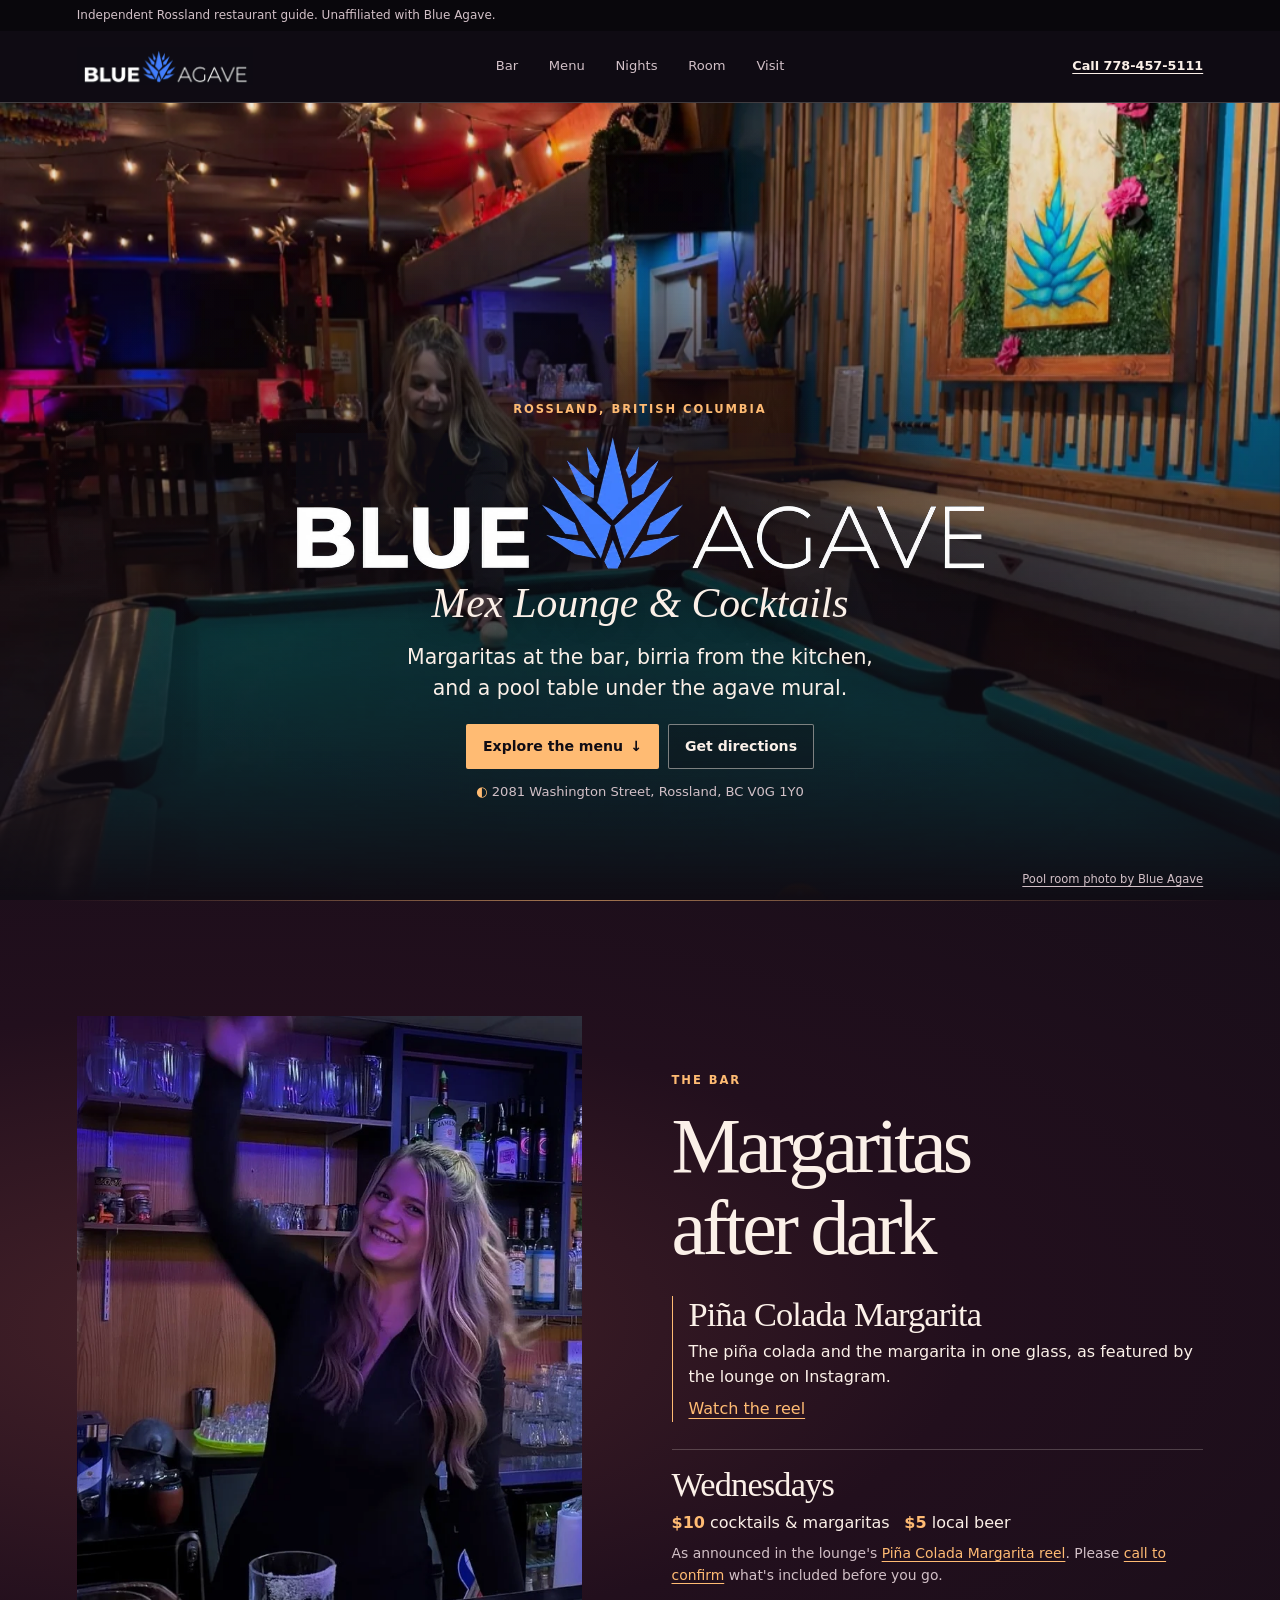
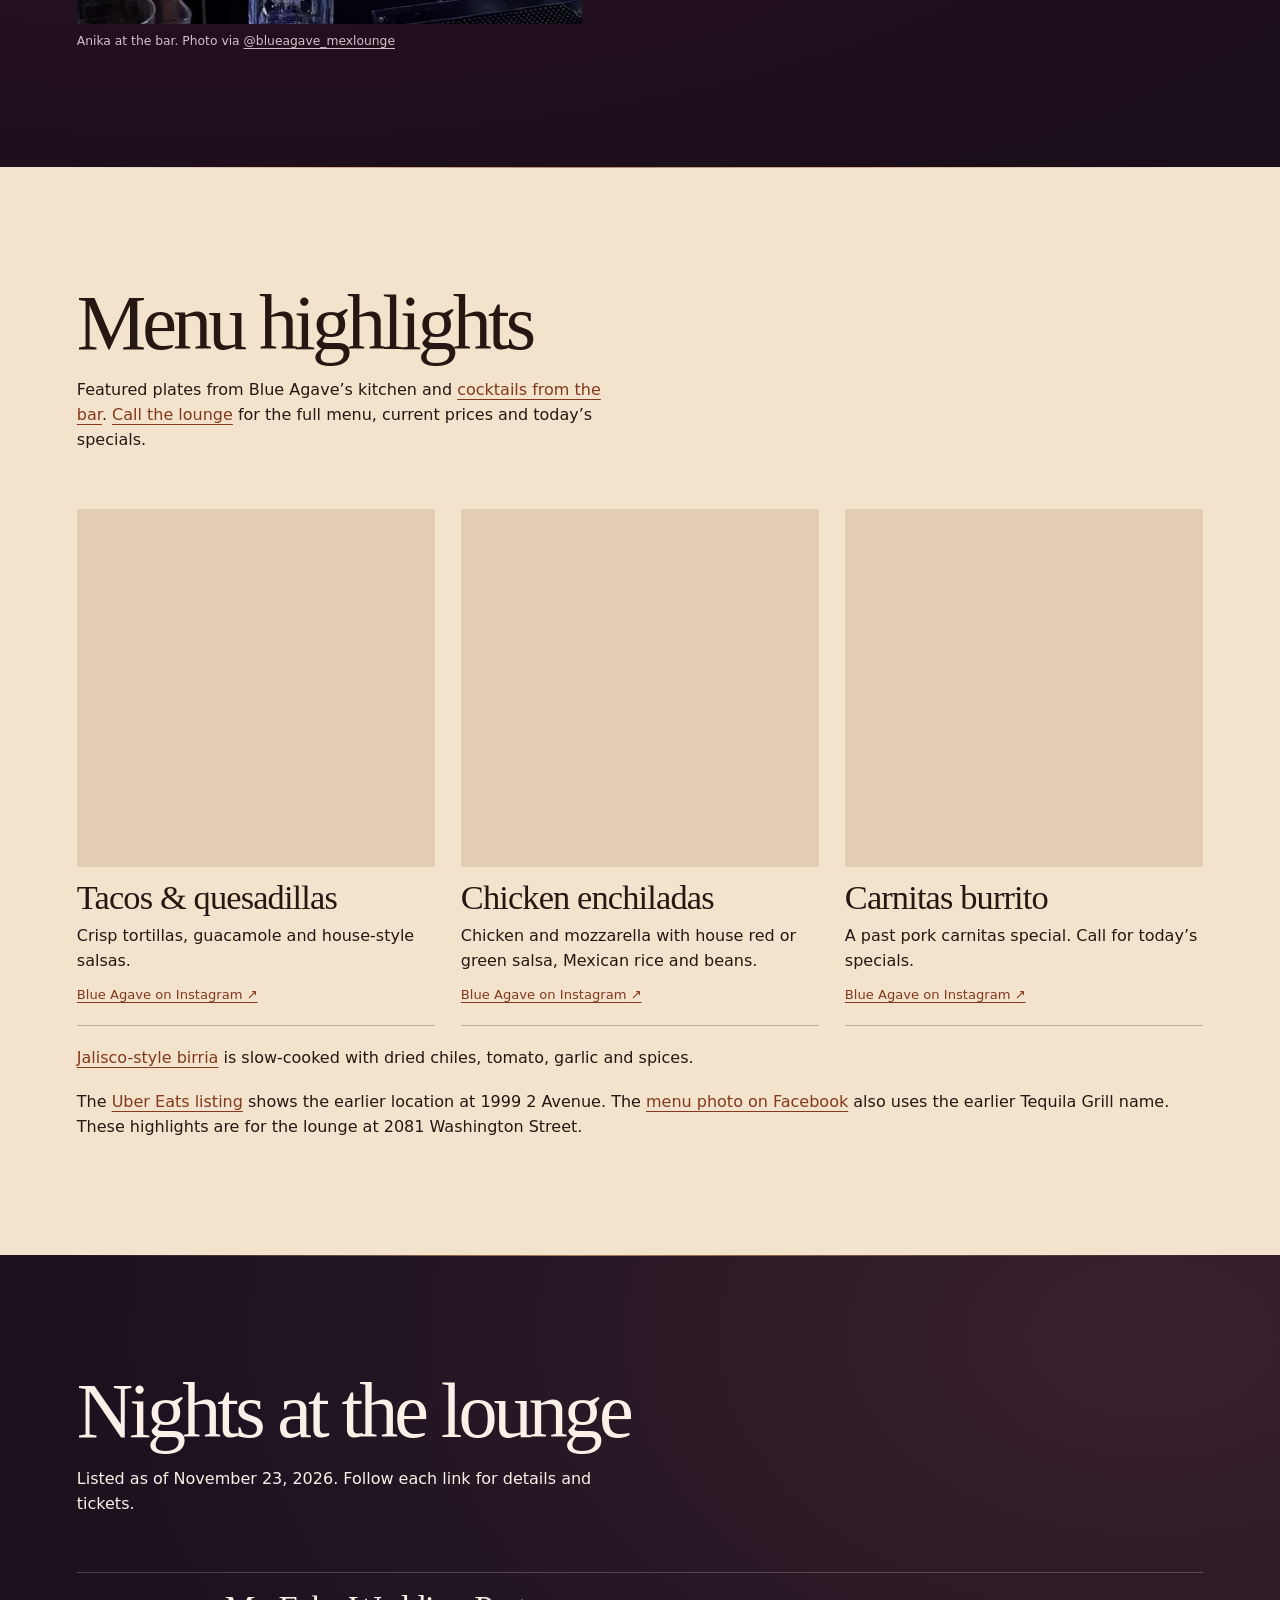
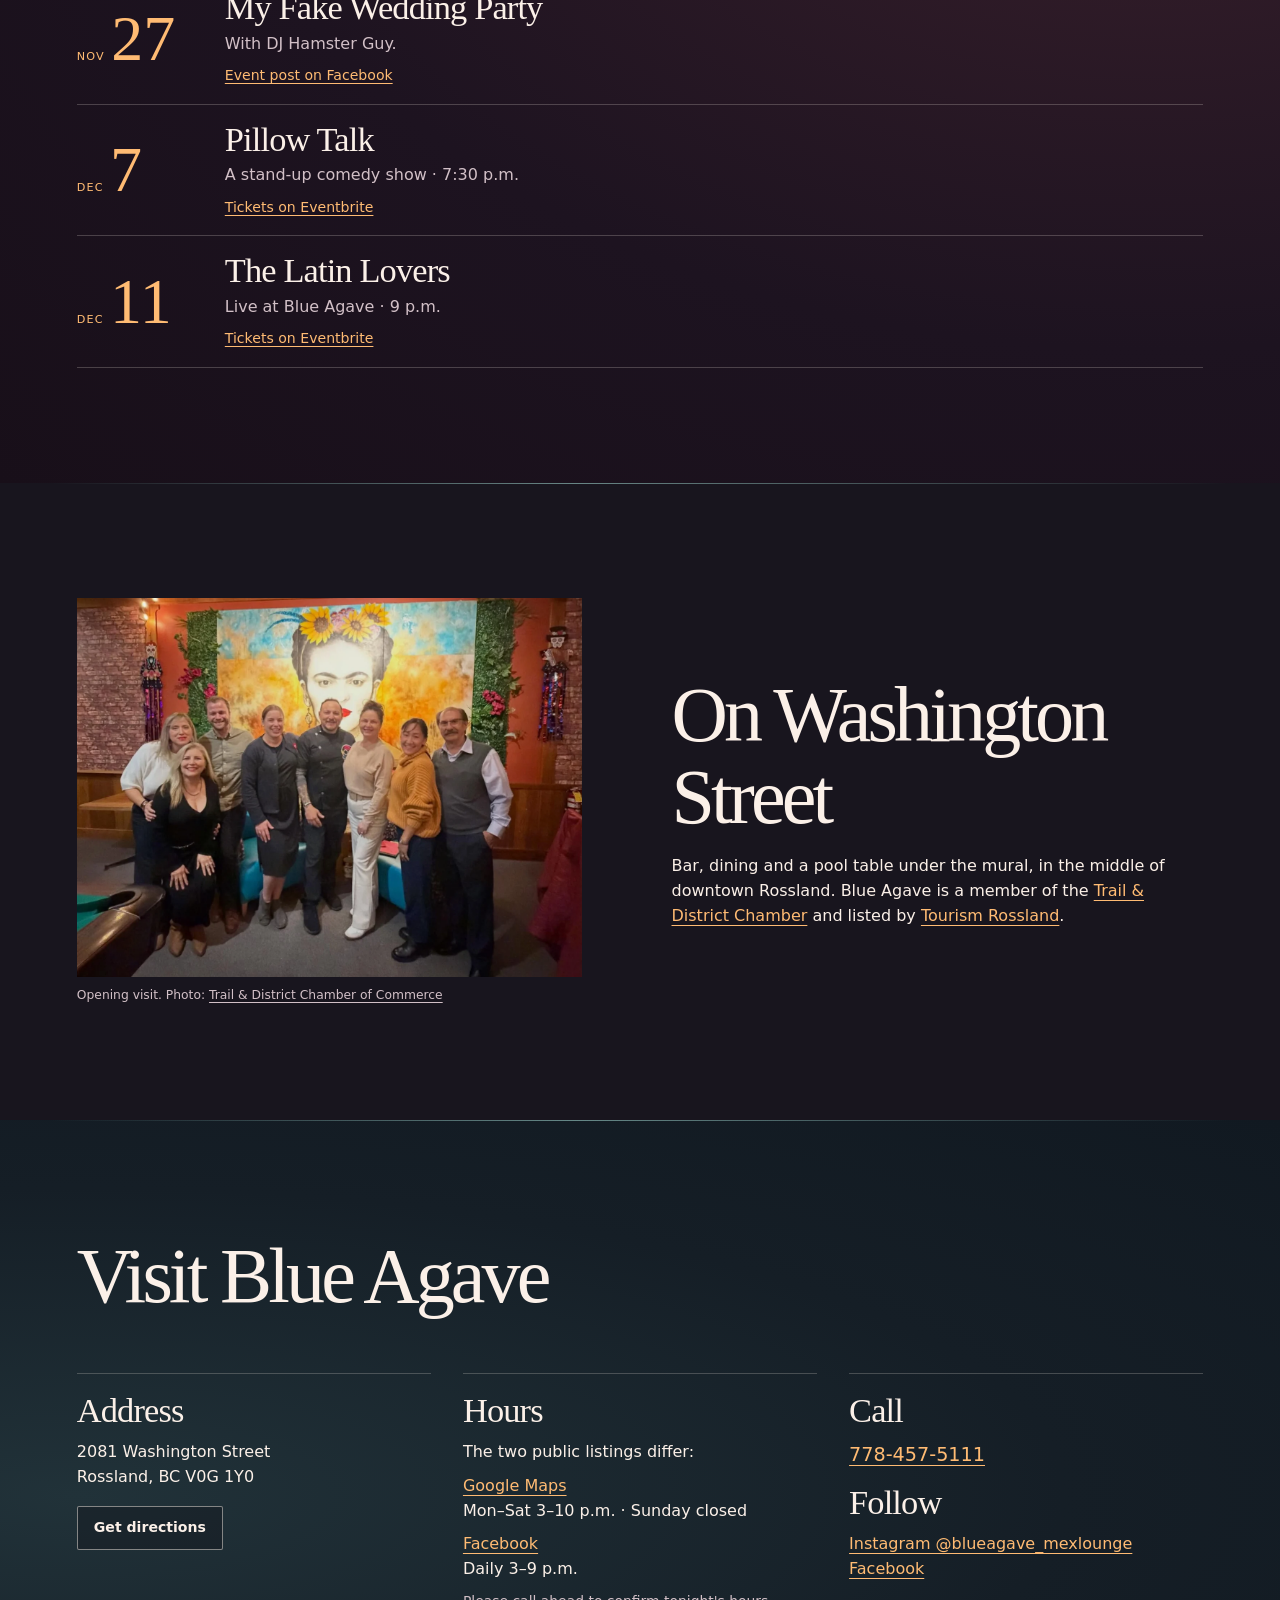
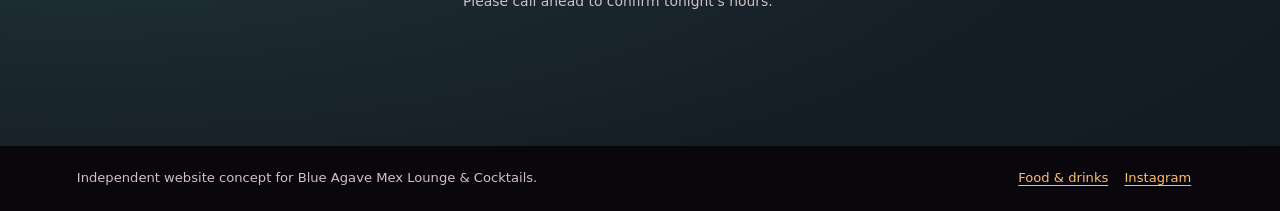
==== commit 1cb4129e: "Make the After Dark homepage the menu destination" ====
--- a/menu/index.html
+++ b/menu/index.html
@@ -3,158 +3,11 @@
 <head>
   <meta charset="utf-8">
   <meta name="viewport" content="width=device-width, initial-scale=1">
-  <meta name="description" content="Explore Mexican food and cocktails at Blue Agave in Rossland, BC, including Jalisco-style birria, chicken enchiladas, and a Piña Colada Margarita.">
-  <meta name="robots" content="max-image-preview:large">
-  <meta name="theme-color" content="#100c14">
-  <meta property="og:type" content="website">
-  <meta property="og:site_name" content="Blue Agave Mex Lounge &amp; Cocktails">
-  <meta property="og:title" content="Blue Agave Rossland Menu | Food &amp; Cocktail Highlights">
-  <meta property="og:description" content="Explore food and drink highlights at Blue Agave Mex Lounge in Rossland, BC.">
-  <title>Blue Agave Rossland Menu | Food &amp; Cocktail Highlights</title>
-  <link rel="stylesheet" href="../after-dark.css">
-  <script src="../motion.js" defer></script>
-  <link rel="canonical" href="https://xsploit.github.io/blue-agave-rossland/menu/">
-  <meta property="og:url" content="https://xsploit.github.io/blue-agave-rossland/menu/">
-  <meta property="og:image" content="https://xsploit.github.io/blue-agave-rossland/assets/food-tacos.webp">
-  <meta property="og:image:alt" content="Blue Agave tacos, quesadillas, guacamole and enchiladas">
-  <meta name="twitter:card" content="summary_large_image">
-  <script type="application/ld+json">
-{
-  "@context": "https://schema.org",
-  "@graph": [
-    {
-      "@type": "WebSite",
-      "@id": "https://xsploit.github.io/blue-agave-rossland/#website",
-      "url": "https://xsploit.github.io/blue-agave-rossland/",
-      "name": "Blue Agave Rossland | Independent Guide",
-      "inLanguage": "en-CA"
-    },
-    {
-      "@type": "WebPage",
-      "@id": "https://xsploit.github.io/blue-agave-rossland/menu/#webpage",
-      "url": "https://xsploit.github.io/blue-agave-rossland/menu/",
-      "name": "Blue Agave Rossland Menu | Food & Cocktail Highlights",
-      "isPartOf": {
-        "@id": "https://xsploit.github.io/blue-agave-rossland/#website"
-      },
-      "inLanguage": "en-CA",
-      "about": {
-        "@type": "Restaurant",
-        "@id": "https://www.google.com/maps?cid=7640500995493274756#restaurant",
-        "name": "Blue Agave Mex Lounge & Cocktails",
-        "hasMap": "https://www.google.com/maps?cid=7640500995493274756"
-      }
-    }
-  ]
-}
-  </script>
+  <title>Blue Agave Rossland</title>
+  <link rel="canonical" href="https://xsploit.github.io/blue-agave-rossland/">
+  <meta http-equiv="refresh" content="0; url=../">
 </head>
 <body>
-  <a class="skip" href="#main">Skip to main content</a>
-  <p class="concept-bar">Independent Rossland restaurant guide. Unaffiliated with Blue Agave.</p>
-  <header class="top">
-    <a class="wordmark" href="../" aria-label="Blue Agave home">
-      <img src="../assets/blue-agave-wordmark-dark.webp" alt="" width="1440" height="480">
-    </a>
-    <nav aria-label="Menu sections">
-      <ul>
-        <li><a href="#food">Food</a></li>
-        <li><a href="#drinks">Drinks</a></li>
-        <li><a href="#visit">Visit</a></li>
-      </ul>
-    </nav>
-    <a class="top-call" href="tel:+17784575111">Call 778-457-5111</a>
-  </header>
-
-  <main id="main" tabindex="-1">
-    <section class="hero menu-hero" aria-labelledby="menu-title">
-      <img class="hero-img" src="../assets/food-tacos.webp" width="960" height="960"
-           alt="Tacos, quesadillas, guacamole and enchiladas on Blue Agave’s table." fetchpriority="high">
-      <div class="hero-shade" aria-hidden="true"></div>
-      <div class="hero-copy">
-        <div class="hero-logo" aria-hidden="true">
-          <img src="../assets/blue-agave-wordmark-dark.webp" alt="" width="1440" height="480">
-        </div>
-        <h1 class="menu-title" id="menu-title">Blue Agave menu highlights</h1>
-        <p class="lede">Food and cocktails from the lounge at 2081 Washington Street in Rossland, BC. Call for the full menu, prices, and today’s specials.</p>
-        <div class="cta">
-          <a class="btn btn-warm" href="#food">Food highlights</a>
-          <a class="btn btn-line" href="#drinks">Cocktails</a>
-        </div>
-      </div>
-      <p class="credit hero-credit"><a href="https://www.instagram.com/blueagave_mexlounge/p/DeivigbgzY_/">Table photo by Blue Agave</a></p>
-    </section>
-
-    <section class="chapter kitchen" id="food" aria-labelledby="food-title">
-      <header class="section-head">
-        <h2 id="food-title">From the kitchen</h2>
-        <p><a href="../#menu">See photos of featured dishes</a>.</p>
-      </header>
-      <div class="menu-grid">
-        <figure class="menu-food-photo">
-          <img src="../assets/food-enchiladas.webp" alt="Chicken enchiladas in red salsa with rice and beans on a blue and white plate."
-               width="960" height="960" loading="lazy" decoding="async">
-          <figcaption>Chicken enchiladas. Photo via <a href="https://www.instagram.com/blueagave_mexlounge/p/DemjTHhg1Za/">@blueagave_mexlounge</a></figcaption>
-        </figure>
-        <div class="menu-items">
-          <article>
-            <h3>Jalisco-style birria</h3>
-            <p>Slow-cooked with dried chiles, tomato, garlic, and spices. <a href="https://www.instagram.com/blueagave_mexlounge/reel/DeSUfLkyuOT/">Instagram post</a>.</p>
-          </article>
-          <article>
-            <h3>Chicken enchiladas</h3>
-            <p>Chicken and mozzarella with a choice of house red or green salsa. Served with Mexican rice and beans. <a href="https://www.instagram.com/blueagave_mexlounge/p/DemjTHhg1Za/">Instagram post</a>.</p>
-          </article>
-          <article>
-            <h3>Tacos, quesadillas &amp; guacamole</h3>
-            <p>Call the kitchen for today’s fillings and availability. <a href="https://www.instagram.com/blueagave_mexlounge/p/DeivigbgzY_/">Instagram post</a>.</p>
-          </article>
-        </div>
-      </div>
-    </section>
-
-    <section class="chapter bar" id="drinks" aria-labelledby="drinks-title">
-      <figure class="bar-photo">
-        <img src="../assets/anika-cocktails.webp" alt="Anika preparing cocktails behind the Blue Agave bar."
-             width="900" height="1200" loading="lazy" decoding="async">
-        <figcaption>Anika at the bar. Photo via <a href="https://www.instagram.com/blueagave_mexlounge/reel/Df07MLkArcn/">@blueagave_mexlounge</a></figcaption>
-      </figure>
-      <div class="bar-copy">
-        <h2 id="drinks-title">From the bar</h2>
-        <article class="pour">
-          <h3>Piña Colada Margarita</h3>
-          <p>Blue Agave’s signature margarita. <a href="https://www.instagram.com/blueagave_mexlounge/reel/Df07MLkArcn/">Instagram post</a>.</p>
-        </article>
-        <article class="wed">
-          <h3>Wednesday drinks special</h3>
-          <p class="wed-deal"><span>$10</span> cocktails &amp; margaritas <span>$5</span> local beer</p>
-          <p class="note">Blue Agave announced this Wednesday offer on <a href="https://www.instagram.com/blueagave_mexlounge/reel/Df07MLkArcn/">Instagram</a>. <a href="tel:+17784575111">Call to confirm</a>.</p>
-        </article>
-      </div>
-    </section>
-
-    <section class="chapter nights" aria-labelledby="listing-title">
-      <div class="section-head menu-section-copy">
-        <h2 id="listing-title">Looking at Uber Eats?</h2>
-        <p>The <a href="https://www.ubereats.com/ca/store/blue-agave-tequila-grill/0rQOXJSQW9iFT_zVoxbObA">Blue Agave Tequila Grill listing</a> shows 1999 2 Avenue. These menu highlights are for the lounge at 2081 Washington Street. The <a href="https://www.facebook.com/photo/?fbid=239083528876320&amp;set=pcb.239083692209637">menu photo on Facebook</a> also uses the earlier Tequila Grill name. Call the lounge for Washington Street prices and ordering details.</p>
-      </div>
-    </section>
-
-    <section class="chapter visit" id="visit" aria-labelledby="menu-visit-title">
-      <div class="section-head menu-section-copy">
-        <h2 id="menu-visit-title">2081 Washington Street</h2>
-        <p>Rossland, BC · <a href="https://www.google.com/maps?cid=7640500995493274756">Google Maps</a> lists Monday–Saturday, 3–10 p.m. <a href="https://www.facebook.com/profile.php?id=100083240226908">Facebook</a> lists 3–9 p.m. daily. Call ahead to confirm.</p>
-        <div class="cta menu-visit-actions">
-          <a class="btn btn-warm" href="https://www.google.com/maps/dir/?api=1&amp;destination=49.0778972%2C-117.8005573">Get directions</a>
-          <a class="btn btn-line" href="../#visit">Visit details</a>
-        </div>
-      </div>
-    </section>
-  </main>
-
-  <footer class="foot">
-    <p>Independent website concept for Blue Agave Mex Lounge &amp; Cocktails.</p>
-    <p><a href="../">Home</a> <a href="https://www.instagram.com/blueagave_mexlounge/">Instagram</a></p>
-  </footer>
+  <p>The menu highlights have moved to the <a href="../">Blue Agave Rossland homepage</a>.</p>
 </body>
 </html>
